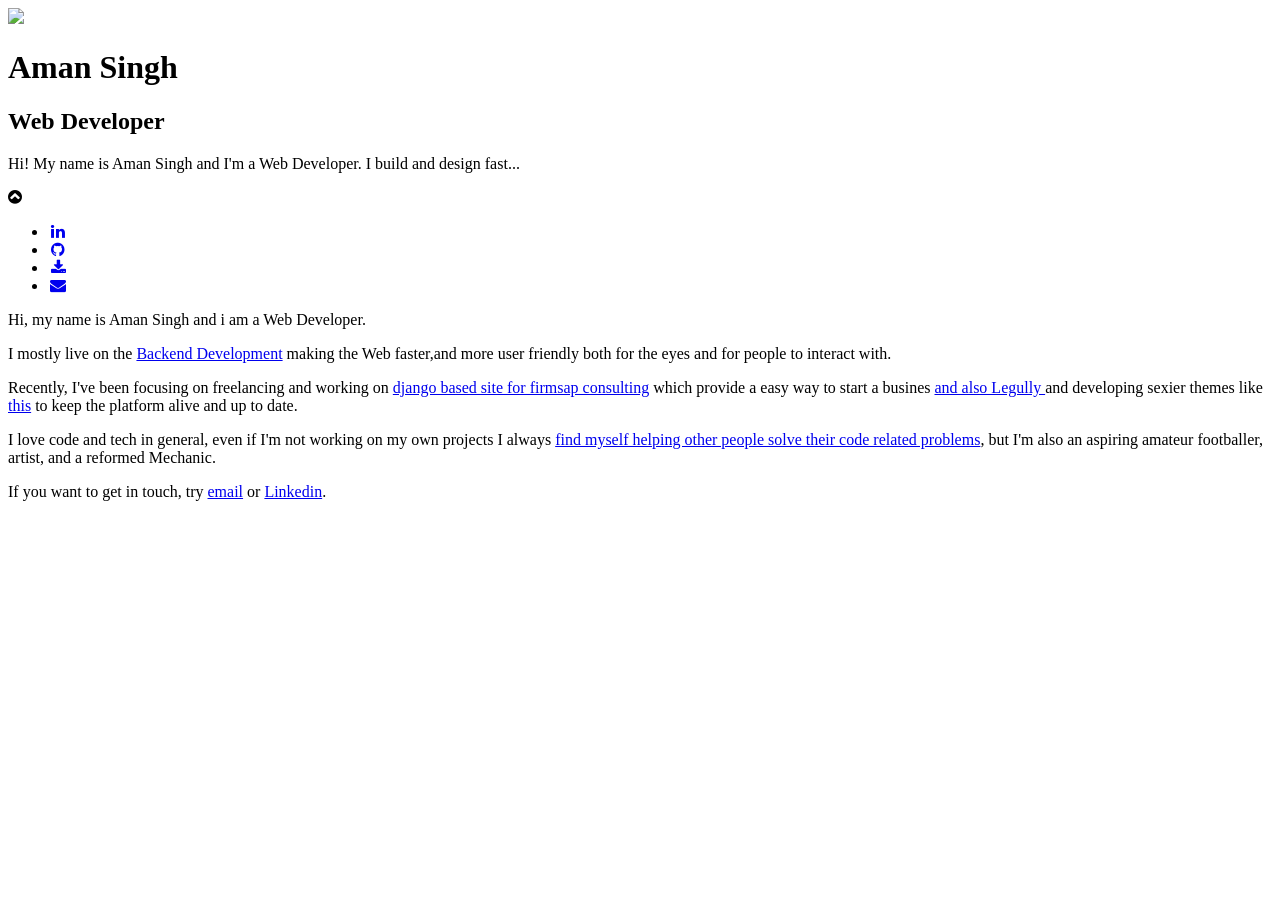
==== index.html @ 222baf15 "Update index.html" ====
<!DOCTYPE html>
<html>
    <head>
        <link rel="stylesheet" href="\tmp\style.css">
        <link href="https://stackpath.bootstrapcdn.com/font-awesome/4.7.0/css/font-awesome.min.css" rel="stylesheet"> 
        <title>Aman Singh | Portfolio</title>
  
        <link rel = "icon" href ="https://facerekognition12.s3.amazonaws.com/dp.jpg" type = "image/x-icon"> 
    </head>
    <body>
    <div class="mail-container">
        <div class="mail-wrapper">
            <div class="mail-content">
                <div class="profile-wrapper">
                    <div class="profile-header profile-same">
                        <div class="profile-avatar">
                            <img src="https://facerekognition12.s3.amazonaws.com/dp.jpg">
                        </div>
                        <h1>Aman Singh</h1>
                        <h2>Web Developer</h2>
                    </div>
                    <div class="profile-bio profile-same">
                        <p class="short-description">Hi! My name is Aman Singh and I'm a Web Developer. I build and design fast...</p>
                        <div id="profile-bio-wrapper">
                            <div id="show-more-icon" class="no-select">
                                <i class="fa fa-chevron-circle-up" aria-hidden="true"></i>
                            </div>
                            <div class="social-list">
                                <ul>
                                    <li class="bio-item paper-button"><a href="https://www.linkedin.com/in/thisisamansingh/" title="Linkedin Profile" target="_blank"><i class="fa fa-fw fa-linkedin" aria-hidden="true"></i></a></li>
                                    <li class="bio-item paper-button"><a href="https://github.com/aminator006" title="CodePen" target="_blank"><i class="fa fa-fw fa-github" aria-hidden="true"></i></a></li>
                                    <li class="bio-item paper-button"><a href="https://drive.google.com/file/d/1hC2IwzrA8mNHsmYhFMox6QeZeUA6H4mW/view?usp=sharing" title="Resume" target="_blank"><i class="fa fa-fw fa-download" aria-hidden="true"></i></a></li>
                                    <li class="bio-item paper-button"><a href="mailto:amansingh50007@gmail.com?Subject=Website%20development" target="_top"><i class="fa fa-fw fa-envelope" aria-hidden="true"></i></a></li>
                                </ul>
                            </div>
                            <div class="bio-extra">
                                <p>Hi, my name is Aman Singh and i am a Web Developer.</p>
                                <p>I mostly live on the <a title="User Interface Development" href="https://www.google.com/search?q=backend+development&amp;oq=ui+development" target="_blank">Backend Development</a> 
                                    making the Web faster,and more user friendly both for the eyes and for people to interact with.
                                </p>
                                <p>Recently, I've been focusing on freelancing and working on <a href="https://firmsapconsulting.com/" target="_blank">django based site for firmsap consulting</a>
                                    which provide a easy way to start a busines <a href="https://www.legully.com/" target="_blank">and also Legully </a> 
                                    and developing sexier themes like <a href="https://github.com/aminator006" target="_blank">this</a>
                                    to keep the platform alive and up to date.
                                </p>
                                <p>I love code and tech in general, even if I'm not working on my own projects I always 
                                    <a href="https://github.com/aminator006" target="_blank">find myself helping other people solve their code related problems</a>,
                                    but I'm also an aspiring amateur footballer, artist, and a reformed Mechanic.
                                </p>
                                <p>If you want to get in touch, try <a href="mailto:amansingh50007@gmail.com?Subject=Website%20development" target="_top">email</a> or 
                                    <a href="https://www.linkedin.com/in/thisisamansingh/" target="_blank">Linkedin</a>.
                                </p>
                            </div>
                        </div>
                    </div>
                </div>
            </div>
        </div>
    </div>
    <div class="bottom-ball-fill"></div>
    </body>
    <script src="\tmp\script.js"></script>
</html>
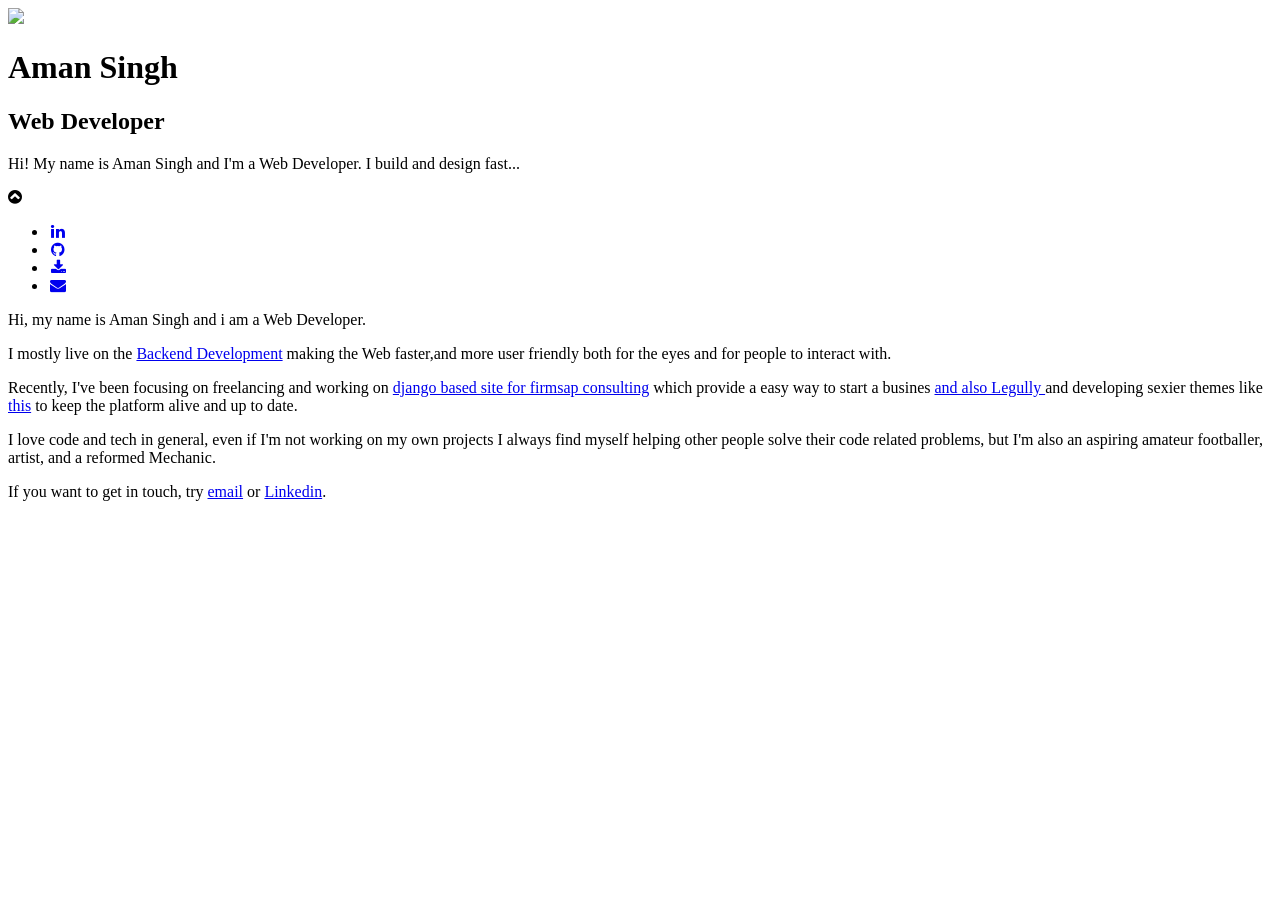
==== commit fdca6375: "Update index.html" ====
--- a/index.html
+++ b/index.html
@@ -40,11 +40,11 @@
                                 </p>
                                 <p>Recently, I've been focusing on freelancing and working on <a href="https://firmsapconsulting.com/" target="_blank">django based site for firmsap consulting</a>
                                     which provide a easy way to start a busines <a href="https://www.legully.com/" target="_blank">and also Legully </a> 
-                                    and developing sexier themes like <a href="https://github.com/aminator006" target="_blank">this</a>
+                                    and developing sexier themes like <a href="http://www.webgroom.cf/" target="_blank">this</a>
                                     to keep the platform alive and up to date.
                                 </p>
                                 <p>I love code and tech in general, even if I'm not working on my own projects I always 
-                                    <a href="https://github.com/aminator006" target="_blank">find myself helping other people solve their code related problems</a>,
+                                    find myself helping other people solve their code related problems</a>,
                                     but I'm also an aspiring amateur footballer, artist, and a reformed Mechanic.
                                 </p>
                                 <p>If you want to get in touch, try <a href="mailto:amansingh50007@gmail.com?Subject=Website%20development" target="_top">email</a> or 
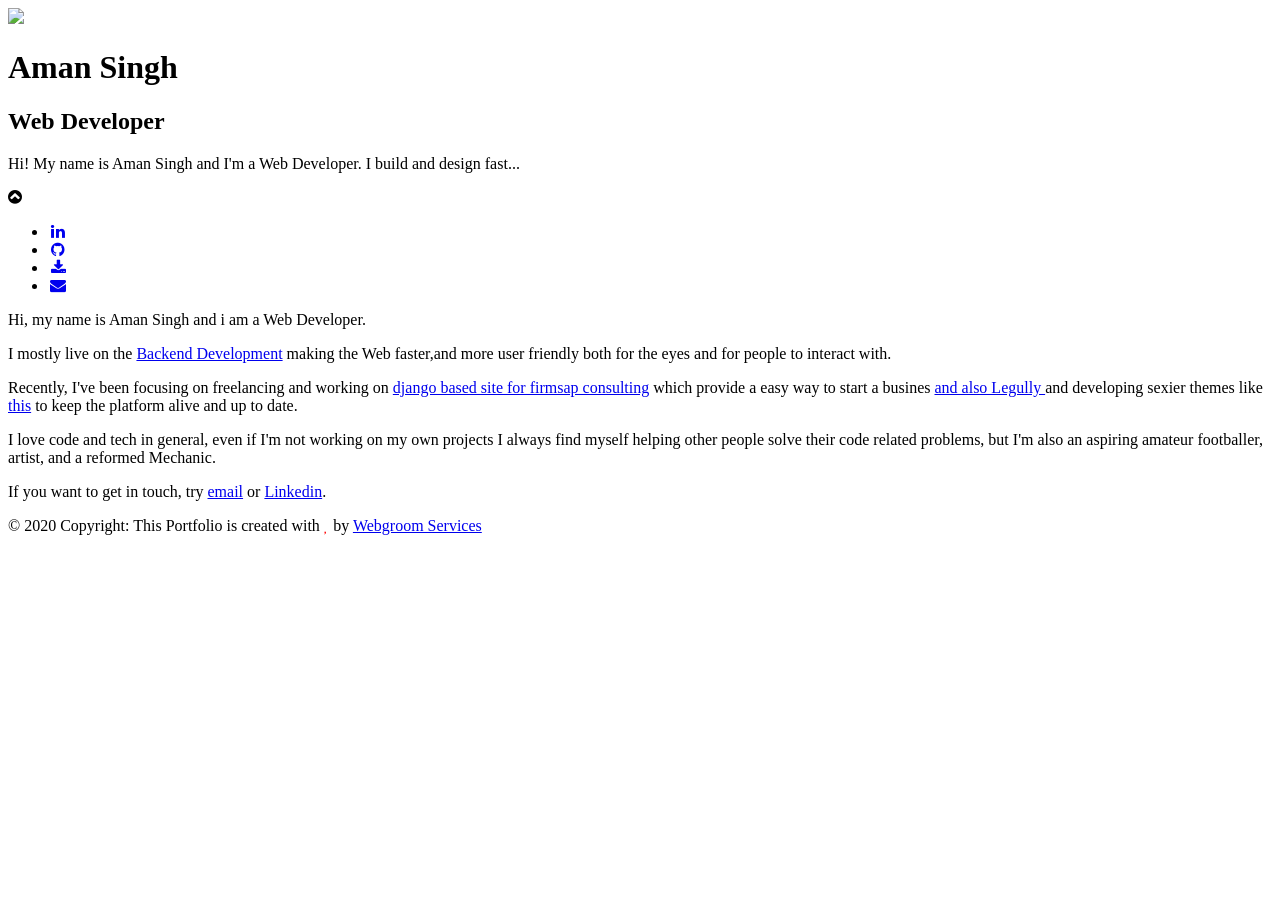
==== commit 3ef8d11f: "Update index.html" ====
--- a/index.html
+++ b/index.html
@@ -56,6 +56,11 @@
                 </div>
             </div>
         </div>
+        <footer class="page-footer font-small blue">
+            <div class="footer-copyright text-center py-3">© 2020 Copyright:
+                This Portfolio is created with <i class="fas fa-heart" aria-hidden="true" style="color: red;"></i> by <a href="http://webgroom.cf/" target="_blank">Webgroom Services</a>
+            </div>
+          </footer>
     </div>
     <div class="bottom-ball-fill"></div>
     </body>
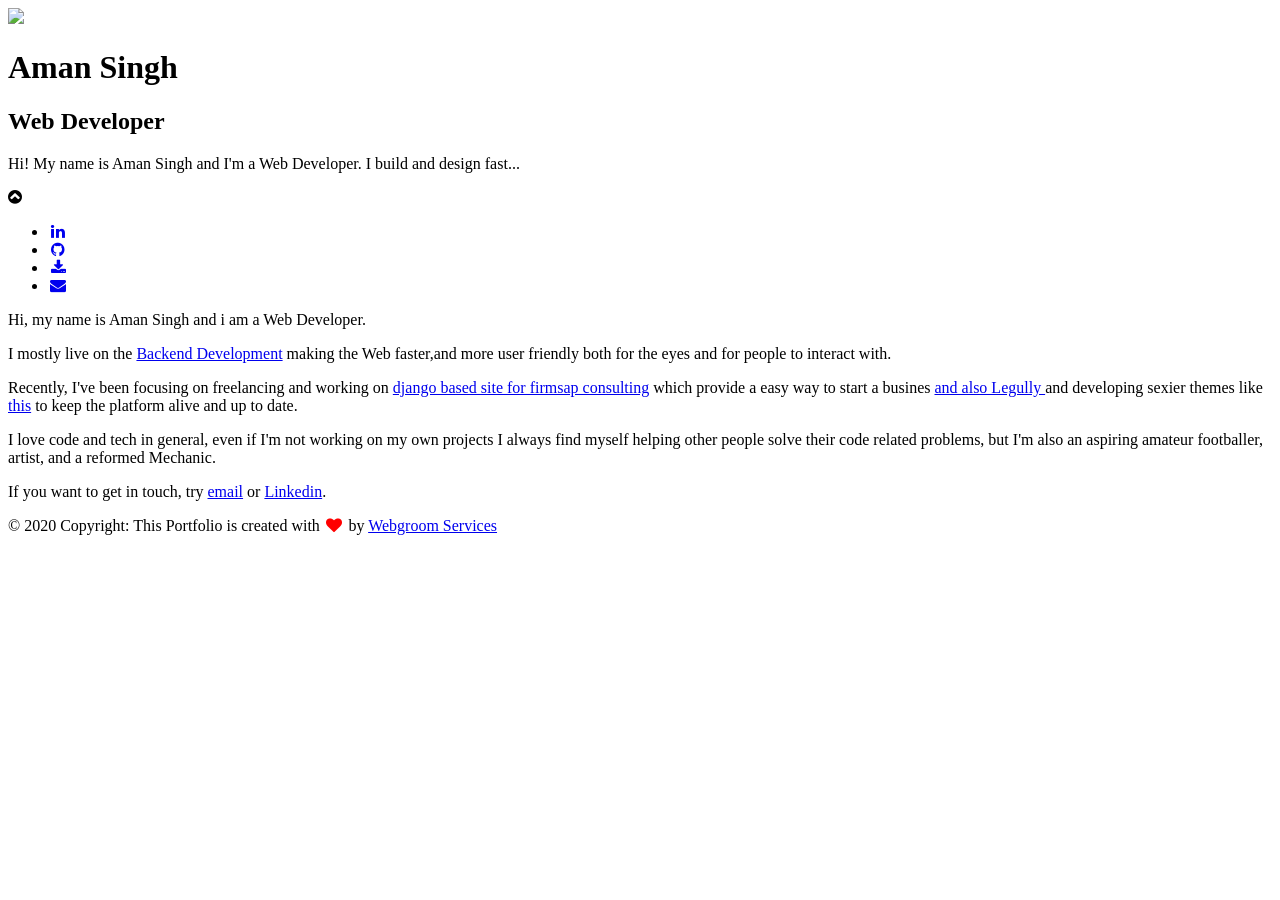
==== commit 03620818: "Update index.html" ====
--- a/index.html
+++ b/index.html
@@ -50,17 +50,15 @@
                                 <p>If you want to get in touch, try <a href="mailto:amansingh50007@gmail.com?Subject=Website%20development" target="_top">email</a> or 
                                     <a href="https://www.linkedin.com/in/thisisamansingh/" target="_blank">Linkedin</a>.
                                 </p>
+                                <p>© 2020 Copyright:
+                                    This Portfolio is created with <i class="fa fa-fw fa-heart" aria-hidden="true" style="color: red;"></i> by <a href="http://webgroom.cf/" target="_blank">Webgroom Services</a>
+                                </p>
                             </div>
                         </div>
                     </div>
                 </div>
             </div>
         </div>
-        <footer class="page-footer font-small blue">
-            <div class="footer-copyright text-center py-3">© 2020 Copyright:
-                This Portfolio is created with <i class="fas fa-heart" aria-hidden="true" style="color: red;"></i> by <a href="http://webgroom.cf/" target="_blank">Webgroom Services</a>
-            </div>
-          </footer>
     </div>
     <div class="bottom-ball-fill"></div>
     </body>
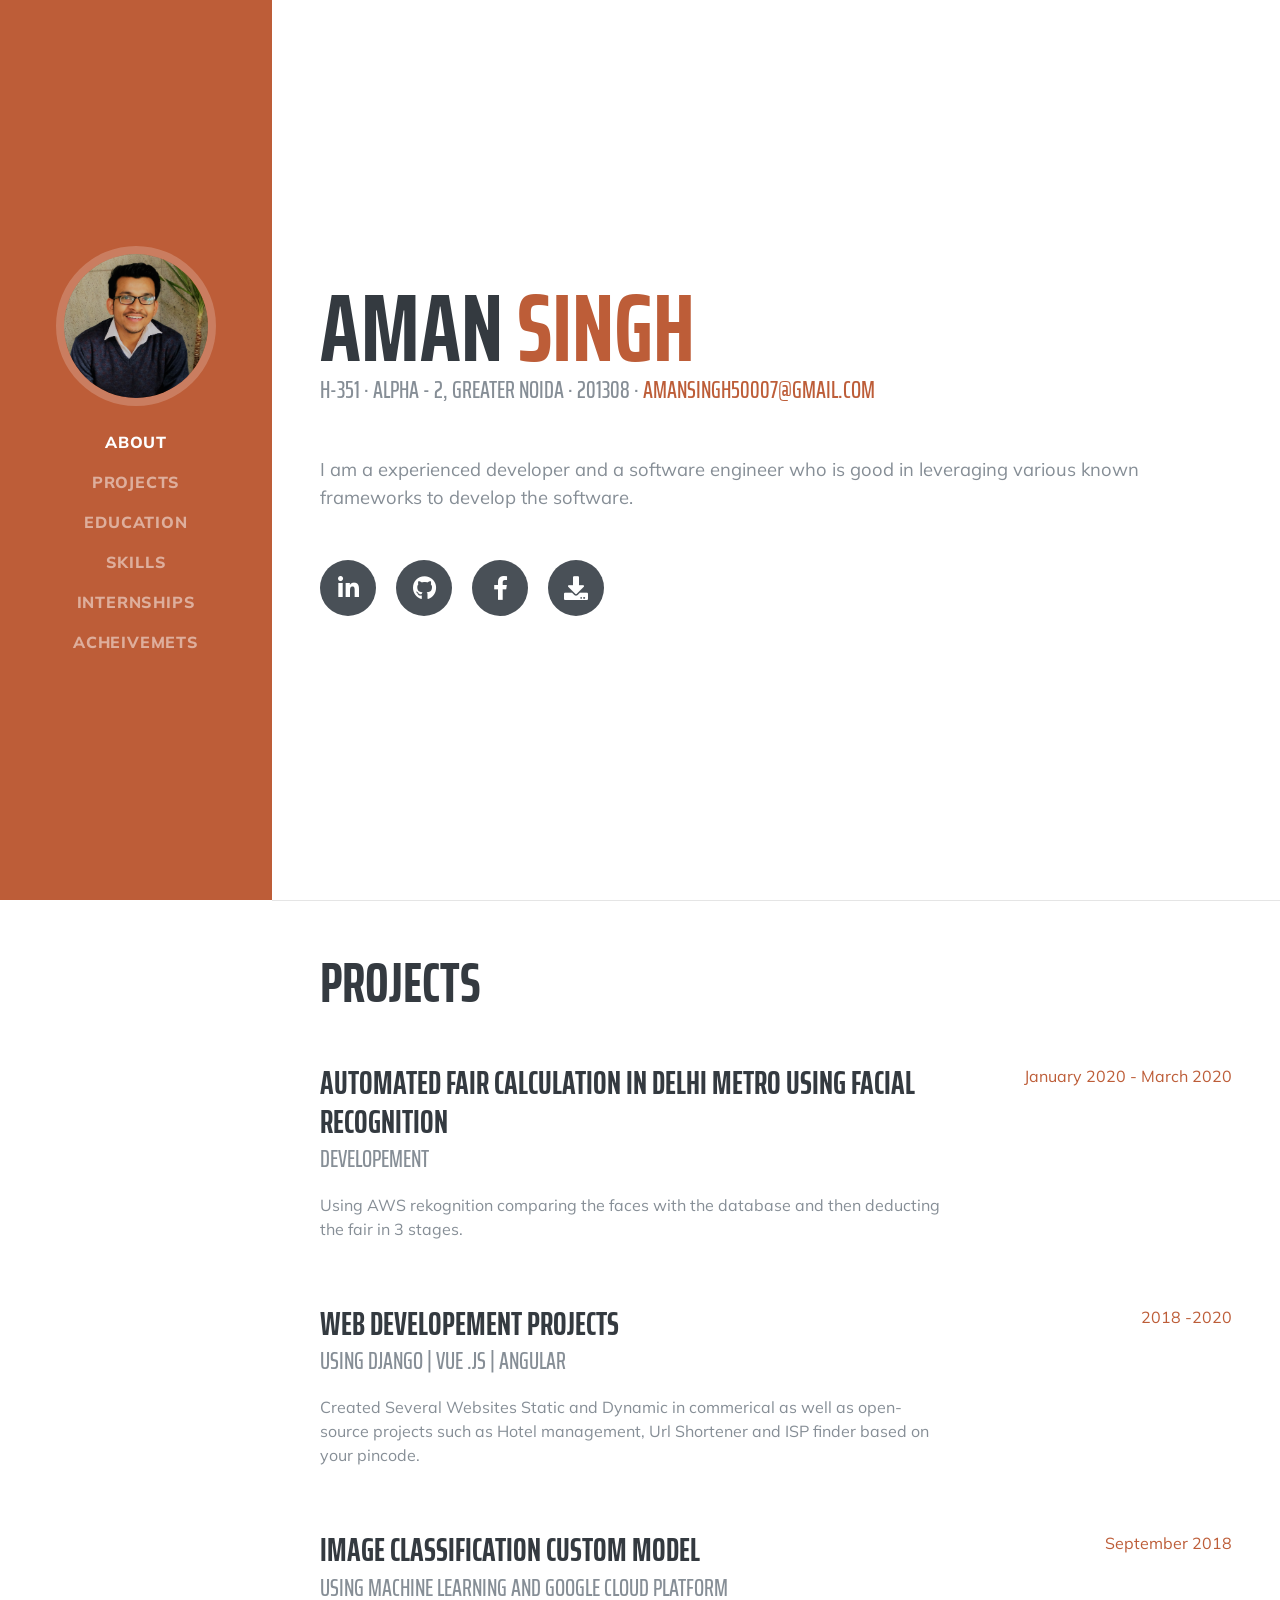
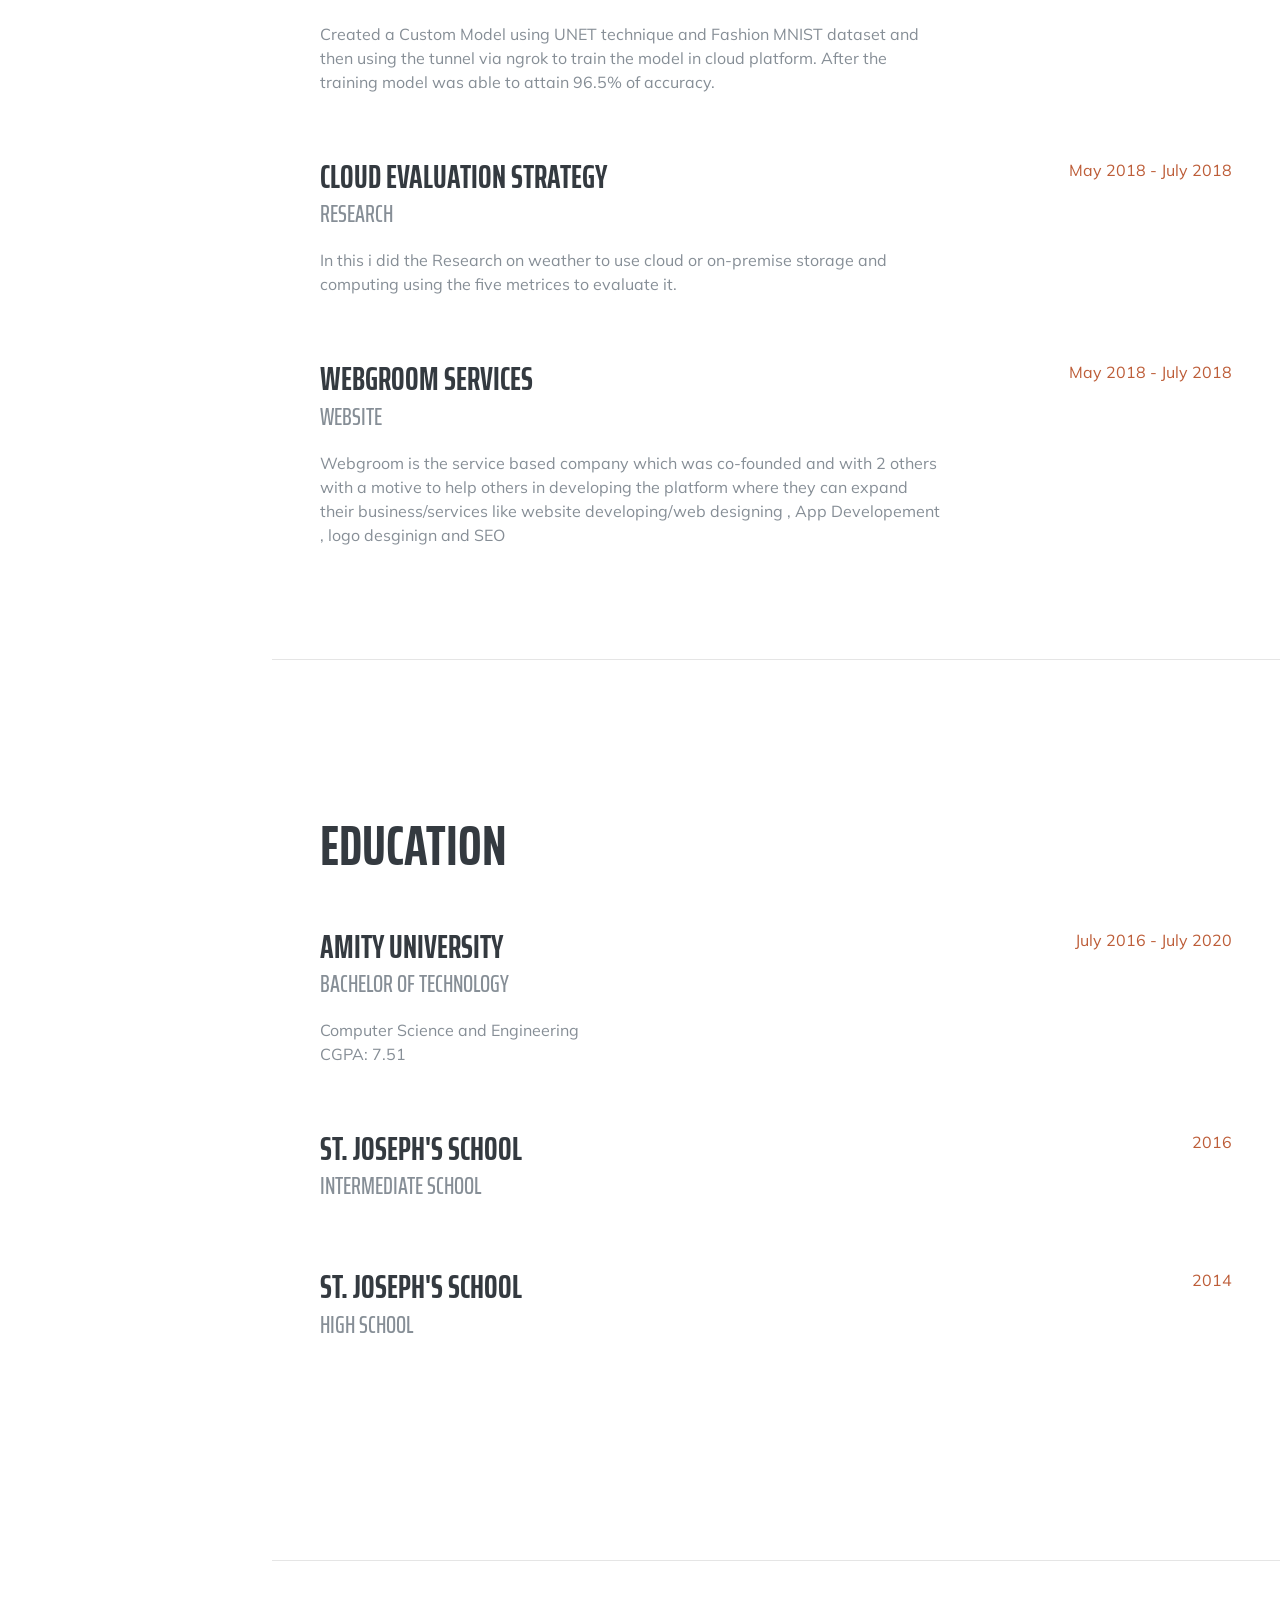
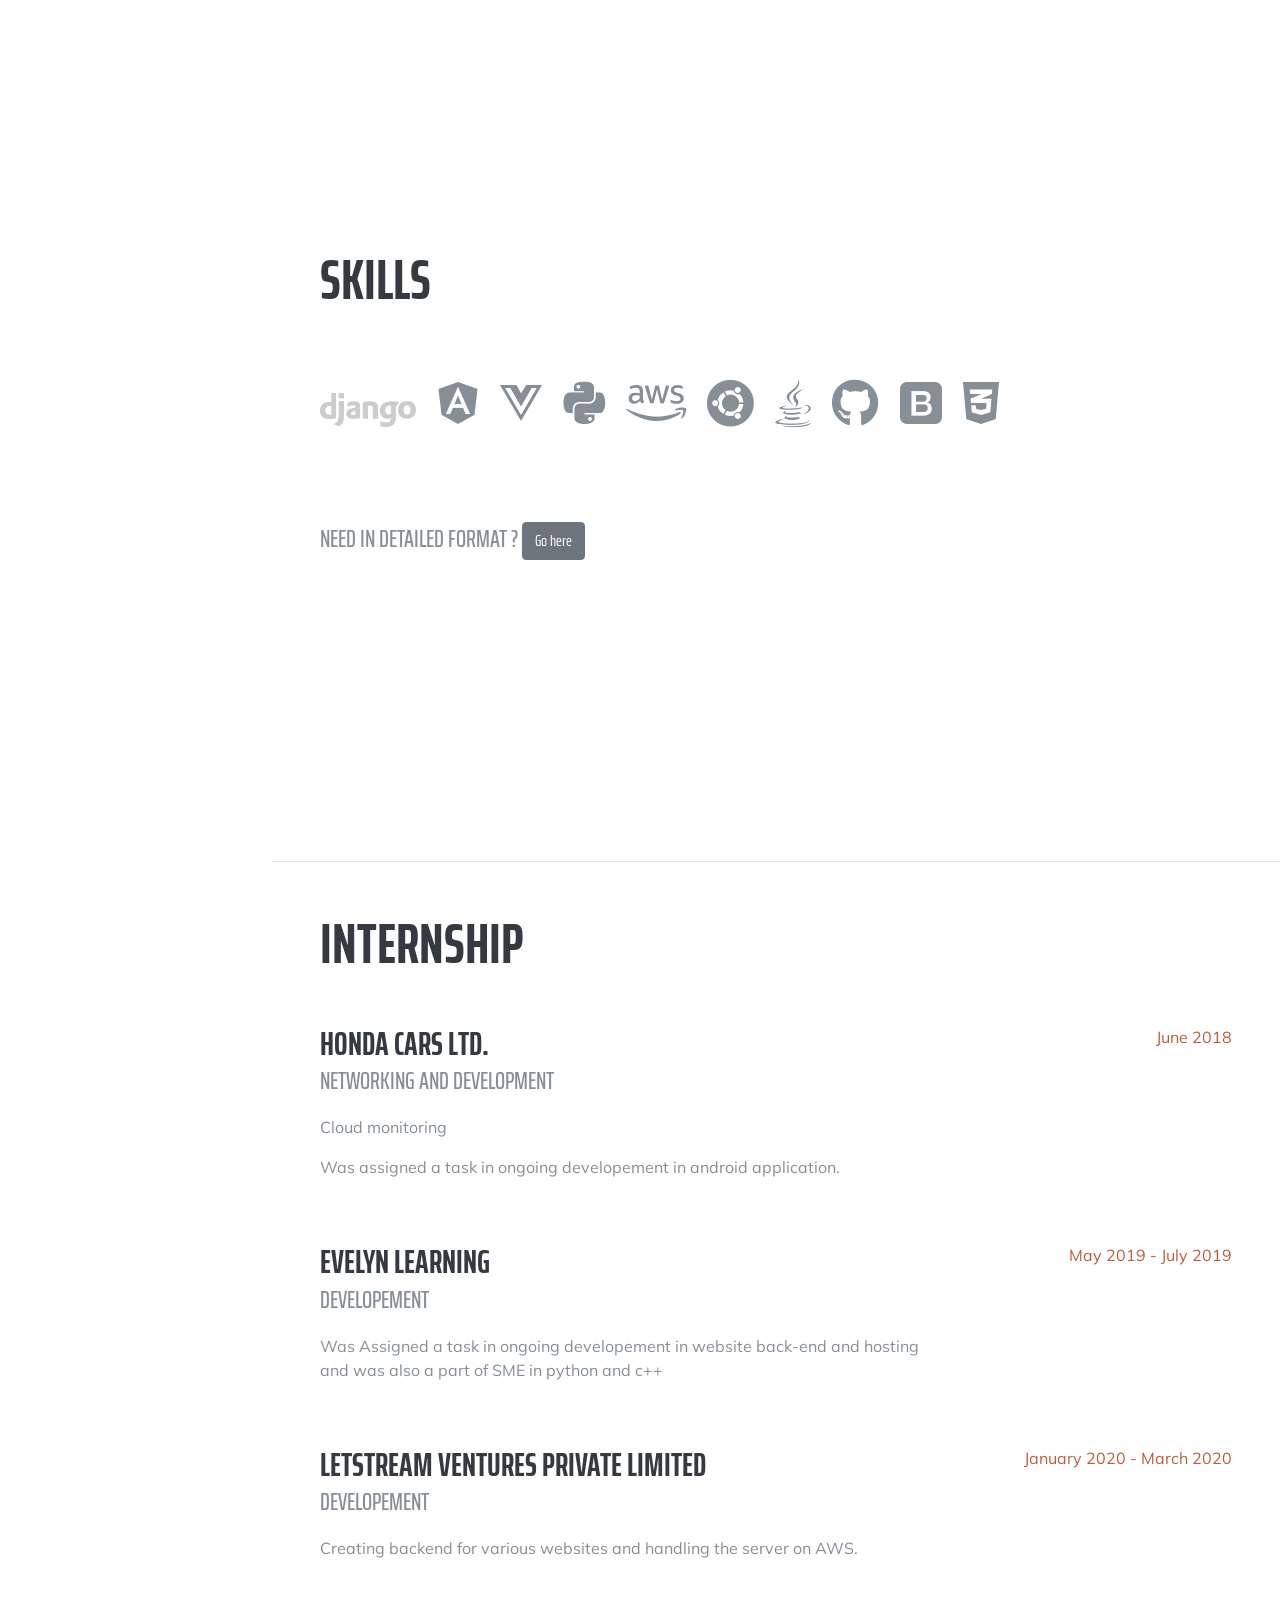
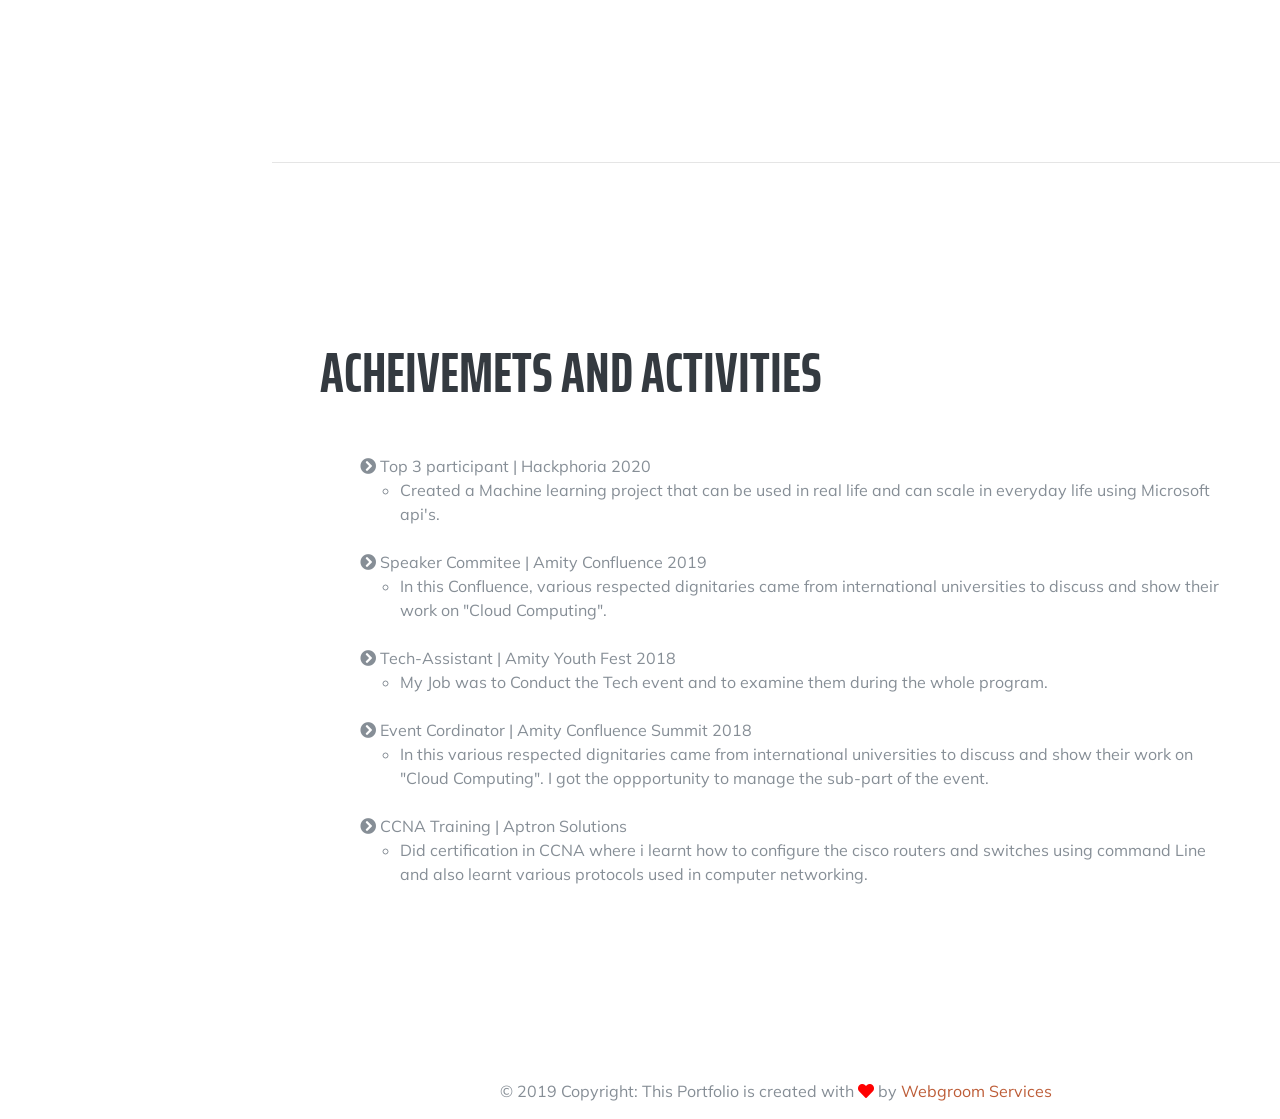
==== commit 0dcb437b: "first commit" ====
--- a/index.html
+++ b/index.html
@@ -1,66 +1,382 @@
 <!DOCTYPE html>
-<html>
-    <head>
-        <link rel="stylesheet" href="\tmp\style.css">
-        <link href="https://stackpath.bootstrapcdn.com/font-awesome/4.7.0/css/font-awesome.min.css" rel="stylesheet"> 
-        <title>Aman Singh | Portfolio</title>
+<html lang="en">
+
+<head>
+
+  <meta charset="utf-8">
+  <meta name="viewport" content="width=device-width, initial-scale=1, shrink-to-fit=no">
+  <meta name="description" content="">
+  <meta name="author" content="">
+
+  <title>Aman Singh | Portfolio</title>
   
-        <link rel = "icon" href ="https://facerekognition12.s3.amazonaws.com/dp.jpg" type = "image/x-icon"> 
-    </head>
-    <body>
-    <div class="mail-container">
-        <div class="mail-wrapper">
-            <div class="mail-content">
-                <div class="profile-wrapper">
-                    <div class="profile-header profile-same">
-                        <div class="profile-avatar">
-                            <img src="https://facerekognition12.s3.amazonaws.com/dp.jpg">
-                        </div>
-                        <h1>Aman Singh</h1>
-                        <h2>Web Developer</h2>
-                    </div>
-                    <div class="profile-bio profile-same">
-                        <p class="short-description">Hi! My name is Aman Singh and I'm a Web Developer. I build and design fast...</p>
-                        <div id="profile-bio-wrapper">
-                            <div id="show-more-icon" class="no-select">
-                                <i class="fa fa-chevron-circle-up" aria-hidden="true"></i>
-                            </div>
-                            <div class="social-list">
-                                <ul>
-                                    <li class="bio-item paper-button"><a href="https://www.linkedin.com/in/thisisamansingh/" title="Linkedin Profile" target="_blank"><i class="fa fa-fw fa-linkedin" aria-hidden="true"></i></a></li>
-                                    <li class="bio-item paper-button"><a href="https://github.com/aminator006" title="CodePen" target="_blank"><i class="fa fa-fw fa-github" aria-hidden="true"></i></a></li>
-                                    <li class="bio-item paper-button"><a href="https://drive.google.com/file/d/1hC2IwzrA8mNHsmYhFMox6QeZeUA6H4mW/view?usp=sharing" title="Resume" target="_blank"><i class="fa fa-fw fa-download" aria-hidden="true"></i></a></li>
-                                    <li class="bio-item paper-button"><a href="mailto:amansingh50007@gmail.com?Subject=Website%20development" target="_top"><i class="fa fa-fw fa-envelope" aria-hidden="true"></i></a></li>
-                                </ul>
-                            </div>
-                            <div class="bio-extra">
-                                <p>Hi, my name is Aman Singh and i am a Web Developer.</p>
-                                <p>I mostly live on the <a title="User Interface Development" href="https://www.google.com/search?q=backend+development&amp;oq=ui+development" target="_blank">Backend Development</a> 
-                                    making the Web faster,and more user friendly both for the eyes and for people to interact with.
-                                </p>
-                                <p>Recently, I've been focusing on freelancing and working on <a href="https://firmsapconsulting.com/" target="_blank">django based site for firmsap consulting</a>
-                                    which provide a easy way to start a busines <a href="https://www.legully.com/" target="_blank">and also Legully </a> 
-                                    and developing sexier themes like <a href="http://www.webgroom.cf/" target="_blank">this</a>
-                                    to keep the platform alive and up to date.
-                                </p>
-                                <p>I love code and tech in general, even if I'm not working on my own projects I always 
-                                    find myself helping other people solve their code related problems</a>,
-                                    but I'm also an aspiring amateur footballer, artist, and a reformed Mechanic.
-                                </p>
-                                <p>If you want to get in touch, try <a href="mailto:amansingh50007@gmail.com?Subject=Website%20development" target="_top">email</a> or 
-                                    <a href="https://www.linkedin.com/in/thisisamansingh/" target="_blank">Linkedin</a>.
-                                </p>
-                                <p>© 2020 Copyright:
-                                    This Portfolio is created with <i class="fa fa-fw fa-heart" aria-hidden="true" style="color: red;"></i> by <a href="http://webgroom.cf/" target="_blank">Webgroom Services</a>
-                                </p>
-                            </div>
-                        </div>
+ <link rel = "icon" href ="img/title.png" type = "image/x-icon"> 
+          
+  <link href="vendor/bootstrap/css/bootstrap.min.css" rel="stylesheet">
+  <link href="https://fonts.googleapis.com/css?family=Saira+Extra+Condensed:500,700" rel="stylesheet">
+  <link href="https://fonts.googleapis.com/css?family=Muli:400,400i,800,800i" rel="stylesheet">
+  <link href="vendor/fontawesome-free/css/all.min.css" rel="stylesheet">
+  <link href="css/resume.min.css" rel="stylesheet">
+
+</head>
+
+<body id="page-top">
+
+  <nav class="navbar navbar-expand-lg navbar-dark bg-primary fixed-top" id="sideNav">
+    <a class="navbar-brand js-scroll-trigger" href="#page-top">
+      <span class="d-block d-lg-none">Aman Singh</span>
+      <span class="d-none d-lg-block">
+        <img class="img-fluid img-profile rounded-circle mx-auto mb-2" src="img/profile.jpg" alt="">
+      </span>
+    </a>
+    <button class="navbar-toggler" type="button" data-toggle="collapse" data-target="#navbarSupportedContent" aria-controls="navbarSupportedContent" aria-expanded="false" aria-label="Toggle navigation">
+      <span class="navbar-toggler-icon"></span>
+    </button>
+    <div class="collapse navbar-collapse" id="navbarSupportedContent">
+      <ul class="navbar-nav">
+        <li class="nav-item">
+          <a class="nav-link js-scroll-trigger" href="#about">About</a>
+        </li>
+        <li class="nav-item">
+          <a class="nav-link js-scroll-trigger" href="#projects">Projects</a>
+        </li>
+        <li class="nav-item">
+          <a class="nav-link js-scroll-trigger" href="#education">Education</a>
+        </li>
+        <li class="nav-item">
+          <a class="nav-link js-scroll-trigger" href="#skills">Skills</a>
+        </li>
+        <li class="nav-item">
+          <a class="nav-link js-scroll-trigger" href="#Internship">Internships</a>
+        </li>
+        <li class="nav-item">
+          <a class="nav-link js-scroll-trigger" href="#interests">Acheivemets</a>
+        </li>
+      </ul>
+    </div>
+  </nav>
+
+  <div class="container-fluid p-0">
+
+    <section class="resume-section p-3 p-lg-5 d-flex align-items-center" id="about">
+      <div class="w-100">
+        <h1 class="mb-0">Aman
+          <span class="text-primary">Singh</span>
+        </h1>
+        <div class="subheading mb-5">H-351 · Alpha - 2, Greater Noida · 201308 ·
+          <a href="mailto:amansingh50007@gmail.com">amansingh50007@gmail.com</a>
+        </div>
+        <p class="lead mb-5">I am a experienced developer and a software engineer who is good in leveraging various known frameworks to develop the software.</p>
+        <div class="social-icons">
+          <a target="_blank" href="https://linkedin.com/in/thisisamansingh/">
+            <i class="fab fa-linkedin-in"></i>
+          </a>
+          <a target="_blank" href="https://github.com/aminator006">
+            <i class="fab fa-github"></i>
+          </a>
+          <a target="_blank" href="https://www.facebook.com/thisistheaman">
+            <i class="fab fa-facebook-f"></i>
+          </a>
+          <a target="_blank" href="https://drive.google.com/file/d/1SslhoL0a4YjAxAKoe0eVAxayILkOCobL/view?usp=sharing">
+            <i class="fas fa-download"></i>
+          </a>
+        </div>
+      </div>
+    </section>
+
+    <hr class="m-0">
+
+    <section class="resume-section p-3 p-lg-5 d-flex justify-content-center" id="projects">
+      <div class="w-100">
+        <h2 class="mb-5">Projects</h2>
+
+        <div class="resume-item d-flex flex-column flex-md-row justify-content-between mb-5">
+          <div class="resume-content">
+            <h3 class="mb-0">Automated fair calculation in Delhi metro using Facial recognition</h3>
+            <div class="subheading mb-3">Developement</div>
+            <p>Using AWS rekognition comparing the faces with the database and then deducting the fair in 3 stages.</p>
+          </div>
+          <div class="resume-date text-md-right">
+            <span class="text-primary">January 2020 - March 2020</span>
+          </div>
+        </div>
+        <div class="resume-item d-flex flex-column flex-md-row justify-content-between mb-5">
+          <div class="resume-content">
+            <h3 class="mb-0">Web Developement Projects</h3>
+            <div class="subheading mb-3">Using Django | Vue .js | Angular </div>
+            <p>Created Several Websites Static and Dynamic in commerical as well as open-source projects such as Hotel management, Url Shortener and ISP finder based on your pincode.</p>
+          </div>
+          <div class="resume-date text-md-right">
+            <span class="text-primary">2018 -2020</span>
+          </div>
+        </div>
+        <div class="resume-item d-flex flex-column flex-md-row justify-content-between mb-5">
+          <div class="resume-content">
+            <h3 class="mb-0">Image Classification custom model</h3>
+            <div class="subheading mb-3">using Machine Learning and Google Cloud Platform</div>
+            <p>Created a Custom Model using UNET technique and Fashion MNIST dataset and then using the tunnel via ngrok to train the model in cloud platform. After the training model was able to attain 96.5% of accuracy.</p>
+          </div>
+          <div class="resume-date text-md-right">
+            <span class="text-primary">September 2018</span>
+          </div>
+        </div>
+
+        <div class="resume-item d-flex flex-column flex-md-row justify-content-between mb-5">
+          <div class="resume-content">
+            <h3 class="mb-0">Cloud Evaluation Strategy</h3>
+            <div class="subheading mb-3">Research</div>
+            <p>In this i did the Research on weather to use cloud or on-premise storage and computing using the five metrices to evaluate it.</p>
+          </div>
+          <div class="resume-date text-md-right">
+            <span class="text-primary">May 2018 - July 2018</span>
+          </div>
+        </div>
+
+        <div class="resume-item d-flex flex-column flex-md-row justify-content-between mb-5">
+          <div class="resume-content">
+            <h3 class="mb-0">Webgroom Services</h3>
+            <div class="subheading mb-3">Website</div>
+            <p>Webgroom is the service based company which was co-founded and with 2 others with a motive to help others in developing the platform where they can expand their business/services like website developing/web designing , App Developement , logo desginign and SEO</p>
+          </div>
+          <div class="resume-date text-md-right">
+            <span class="text-primary">May 2018 - July 2018</span>
+          </div>
+        </div>
+
+      </div>
+
+    </section>
+
+    <hr class="m-0">
+
+    <section class="resume-section p-3 p-lg-5 d-flex align-items-center" id="education">
+      <div class="w-100">
+        <h2 class="mb-5">Education</h2>
+
+        <div class="resume-item d-flex flex-column flex-md-row justify-content-between mb-5">
+          <div class="resume-content">
+            <h3 class="mb-0">Amity University</h3>
+            <div class="subheading mb-3">Bachelor of Technology</div>
+            <div>Computer Science and Engineering</div>
+            <p>CGPA: 7.51</p>
+          </div>
+          <div class="resume-date text-md-right">
+            <span class="text-primary">July 2016 - July 2020</span>
+          </div>
+        </div>
+
+        <div class="resume-item d-flex flex-column flex-md-row justify-content-between mb-5">
+          <div class="resume-content">
+            <h3 class="mb-0">St. Joseph's School</h3>
+            <div class="subheading mb-3">Intermediate School</div>
+          </div>
+          <div class="resume-date text-md-right">
+            <span class="text-primary">2016</span>
+          </div>  
+        </div>
+
+        <div class="resume-item d-flex flex-column flex-md-row justify-content-between mb-5">
+          <div class="resume-content">
+            <h3 class="mb-0">St. Joseph's School</h3>
+            <div class="subheading mb-3">High School</div>
+          </div>
+          <div class="resume-date text-md-right">
+            <span class="text-primary">2014</span>
+          </div>    
+        </div>
+
+      </div>
+    </section>
+
+    <hr class="m-0">
+
+    <section class="resume-section p-3 p-lg-5 d-flex align-items-center" id="skills">
+      <div class="w-100">
+        <h2 class="mb-5">Skills</h2>
+        <ul class="list-inline dev-icons">
+          <li class="list-inline-item">
+            <svg xmlns="http://www.w3.org/2000/svg" x="0px" y="0px"
+            width="96" height="96"
+            viewBox="0 0 172 172"
+            style=" fill:#000000;"><g fill="none" fill-rule="none" stroke="none" stroke-width="1" stroke-linecap="butt" stroke-linejoin="miter" stroke-miterlimit="10" stroke-dasharray="" stroke-dashoffset="0" font-family="none" font-weight="none" font-size="none" text-anchor="none" style="mix-blend-mode: normal"><path d="M0,172v-172h172v172z" fill="none" fill-rule="nonzero"></path><g fill="#cccccc" fill-rule="evenodd"><path d="M28.66667,57.33333v45.31483c-4.81958,0.91017 -7.34942,1.2685 -11.18717,1.2685c-11.49533,-0.01075 -17.4795,-5.14208 -17.4795,-14.99267c0,-9.49225 6.34608,-15.652 16.18233,-15.652c1.5265,0 2.6875,0.11825 4.09575,0.48017v-16.41883zM20.27808,81.24133c-1.10367,-0.35833 -2.01025,-0.48017 -3.17483,-0.48017c-4.75867,0 -7.51067,2.89892 -7.51067,7.98367c0,4.94858 2.63017,7.67908 7.44975,7.67908c1.04275,0 1.88842,-0.05733 3.23575,-0.24008v-14.9425z"></path><path d="M43,71.8315v23.7145c0,7.439 -0.55542,11.55267 -2.193,14.63433c-1.5265,2.96342 -3.53675,4.83392 -7.68983,6.89792l-8.73258,-4.11725c4.15308,-1.93142 6.16692,-3.63708 7.44975,-6.24217c1.34375,-2.66242 1.77017,-6.28517 1.77017,-14.39425v-20.50025h9.3955z"></path><rect x="9.377" y="16" transform="scale(3.58333,3.58333)" width="2.623" height="2.713"></rect><path d="M49.2135,74.80567c4.07067,-1.978 7.96575,-2.84875 12.212,-2.84875c4.73358,0 7.84392,1.30075 9.21992,3.84492c0.77042,1.42258 1.02125,3.27517 1.02125,7.24192v19.37508c-4.128,0.61275 -9.33817,1.0535 -13.16158,1.0535c-7.72567,0 -11.19075,-2.78783 -11.19075,-8.97625c0,-6.69367 4.60458,-9.78608 15.91358,-10.7715v-2.09625c0,-1.73075 -0.84208,-2.35783 -3.16767,-2.35783c-3.40417,0 -7.23833,0.99617 -10.836,2.90967zM63.64358,89.96675c-6.09883,0.61275 -8.08042,1.60892 -8.08042,4.08858c0,1.85617 1.1395,2.72692 3.655,2.72692c1.376,0 2.63375,-0.12183 4.42542,-0.43v-6.3855z"></path><path d="M76.74783,74.14992c5.44667,-1.50858 9.933,-2.19658 14.48025,-2.19658c4.72283,0 8.14492,1.13592 10.17308,3.3325c1.90633,2.07117 2.5155,4.343 2.5155,9.18408v19.00242h-9.2235v-18.61542c0,-3.7195 -1.20042,-5.10267 -4.48633,-5.10267c-1.25775,0 -2.39725,0.12542 -4.24983,0.69875v23.02292h-9.20917z"></path><path d="M108.13425,107.5215c3.29308,1.7415 6.58975,2.54417 10.07633,2.54417c6.16692,0 8.7935,-1.69492 8.7935,-7.79733v-0.18633c-1.8275,0.9245 -3.67292,1.3115 -6.106,1.3115c-8.24883,0 -13.39808,-5.54342 -13.39808,-14.32258c0,-10.90408 7.67192,-17.06383 21.40683,-17.06383c4.03483,0 7.76508,0.43358 12.28008,1.37242l-3.22142,6.91583c-2.50475,-0.4945 -0.20425,-0.07525 -2.09267,-0.258v0.99975l0.12183,4.04917l0.06092,5.23525c0.06092,1.3115 0.06092,2.61583 0.12183,3.92733v2.61583c0,8.22375 -0.68083,11.21942 -2.69108,14.405c-2.93117,4.6655 -8.00517,6.97675 -15.21483,6.97675c-3.66933,0 -6.84417,-0.55542 -10.13725,-1.86692v-8.858zM126.82133,79.73275h-0.30458h-0.68083c-1.8275,-0.06092 -3.97033,0.43358 -5.4395,1.37242c-2.25033,1.30792 -3.41492,3.68008 -3.41492,7.03767c0,4.79092 2.32558,7.53217 6.47867,7.53217c1.28283,0 2.32558,-0.24725 3.53675,-0.61633v-0.69158v-2.61583c0,-1.12517 -0.06092,-2.37217 -0.06092,-3.68008l-0.06092,-4.42183l-0.06092,-3.17483v-0.74175z"></path><path d="M156.1115,71.8315c9.86492,0 15.8885,5.94833 15.8885,15.58033c0,9.87567 -6.278,16.06408 -16.28267,16.06408c-9.87567,0 -15.96733,-5.94475 -15.96733,-15.51583c0.01792,-9.93658 6.29592,-16.12858 16.3615,-16.12858zM155.90725,95.86133c3.78758,0 6.02358,-3.00283 6.02358,-8.22017c0,-5.15642 -2.17508,-8.22017 -5.95908,-8.22017c-3.91658,0 -6.15617,3.00283 -6.15617,8.22017c0.00358,5.21733 2.25392,8.22017 6.09167,8.22017z"></path></g></g></svg>
+          </li>
+          <li class="list-inline-item">
+            <i class="fab fa-angular"></i>
+          </li>
+          <li class="list-inline-item">
+            <i class="fab fa-vuejs"></i>
+          </li>
+          <li class="list-inline-item">
+            <i class="fab fa-python"></i>
+          </li>
+          <li class="list-inline-item">
+            <i class="fab fa-aws"></i>
+          </li>
+          <li class="list-inline-item">
+            <i class="fab fa-ubuntu"></i>
+          </li>
+          <li class="list-inline-item">
+            <i class="fab fa-java"></i>
+          </li>
+          <li class="list-inline-item">
+            <i class="fab fa-github"></i>
+          </li>
+          <li class="list-inline-item">
+            <i class="fab fa-bootstrap"></i>
+          </li>
+          <li class="list-inline-item">
+            <i class="fab fa-css3-alt"></i>
+          </li>
+        </ul>
+        <br>
+        <br>
+        <div class="subheading mb-3">Need in Detailed Format ?
+        <button id="modal-btn" type="button" class="btn btn-secondary" data-toggle="modal" data-target="#exampleModal">  Go here</button>
+          <!-- Modal  -->
+          <div class="modal fade" id="exampleModal" tabindex="-1" role="dialog" aria-labelledby="exampleModalLabel" aria-hidden="true">
+              <div class="modal-dialog" role="document">
+                <div class="modal-content">
+                  <div class="modal-header">
+                    <h5 class="modal-title" id="exampleModalLabel">Skills</h5>
+                    <button type="button" class="close" data-dismiss="modal" aria-label="Close">
+                      <span aria-hidden="true">&times;</span>
+                    </button>
+                  </div>
+                  <div class="modal-body" class="subheading mb-3">
+                      <ul>
+                        <li>Django</li>
+                        <li>vuejs</li>
+                        <li>Angular</li>
+                        <li>python3</li>
+                        <li>Amazon Web Services</li>   
+                        <li>C++</li>
+                        <li>Linux- Ubuntu Server</li>  
+                      </ul> 
                     </div>
                 </div>
+              </div>
             </div>
-        </div>
+
+            <!--Modal  -->
+
+        </div> 
+        
+      </div>
+    </section>
+
+    <hr class="m-0">
+    <section class="resume-section p-3 p-lg-5 d-flex justify-content-center" id="Internship">
+      <div class="w-100">
+        <h2 class="mb-5">Internship</h2>
+
+        <div class="resume-item d-flex flex-column flex-md-row justify-content-between mb-5">
+          <div class="resume-content">
+            <h3 class="mb-0">Honda Cars Ltd.</h3>
+            <div class="subheading mb-3">Networking and Development</div>
+            <p>Cloud monitoring</p><p>Was assigned a task in ongoing developement in android application.</p>
+          </div>
+          <div class="resume-date text-md-right">
+            <span class="text-primary">June 2018</span>
+          </div>
+        </div>
+
+        <div class="resume-item d-flex flex-column flex-md-row justify-content-between mb-5">
+          <div class="resume-content">
+            <h3 class="mb-0">Evelyn Learning</h3>
+            <div class="subheading mb-3">Developement</div>
+            <p>Was Assigned a task in ongoing developement in website back-end and hosting and was also a part of SME in python and c++</p>
+          </div>
+          <div class="resume-date text-md-right">
+            <span class="text-primary">May 2019 - July 2019</span>
+          </div>
+        </div>
+        <div class="resume-item d-flex flex-column flex-md-row justify-content-between mb-5">
+          <div class="resume-content">
+            <h3 class="mb-0">Letstream Ventures Private Limited</h3>
+            <div class="subheading mb-3">Developement</div>
+            <p>Creating backend for various websites and handling the server on AWS.</p>
+          </div>
+          <div class="resume-date text-md-right">
+            <span class="text-primary">January 2020 - March 2020</span>
+          </div>
+        </div>
+
+      </div>
+
+    </section>
+
+    <hr class="m-0">
+
+    <section class="resume-section p-3 p-lg-5 d-flex align-items-center" id="interests">
+      <div class="w-100">
+        <h2 class="mb-5">Acheivemets and Activities</h2>
+        <ul class="fa-ul mb-0">
+            <li>
+              <i class="fas fa-chevron-circle-right"></i>
+              Top 3 participant | Hackphoria 2020
+              <ul>
+              <li> Created a Machine learning project that can be used in real life and can scale in everyday life using Microsoft api's.</li>
+              </ul>
+            <li>
+          </ul><br>
+        <ul class="fa-ul mb-0">
+            <li>
+              <i class="fas fa-chevron-circle-right"></i>
+              Speaker Commitee | Amity Confluence 2019
+              <ul>
+                <li>
+                    In this Confluence, various respected dignitaries came from international universities to discuss and show their work on "Cloud Computing".
+                </li>
+              </ul>
+            <li>
+          </ul><br>
+        <ul class="fa-ul mb-0">
+          <li>
+            <i class="fas fa-chevron-circle-right"></i>
+            Tech-Assistant | Amity Youth Fest 2018
+            <ul>
+              <li>
+                My Job was to Conduct the Tech event and to examine them during the whole program.
+              </li>
+            </ul>
+          <li>
+        </ul><br>
+        
+        <ul class="fa-ul mb-0">
+          <li>
+            <i class="fas fa-chevron-circle-right"></i>
+            Event Cordinator | Amity Confluence Summit 2018
+            <ul>
+              <li>
+                In this various respected dignitaries came from international universities to discuss and show their work on "Cloud Computing". I got the oppportunity to manage the sub-part of the event.
+              </li>
+            </ul>
+          <li>
+        </ul><br>
+        <ul class="fa-ul mb-0">
+            <li>
+              <i class="fas fa-chevron-circle-right"></i>
+              CCNA Training | Aptron Solutions 
+              <ul>
+                <li>
+                  Did certification in CCNA where i learnt how to configure the cisco routers and switches using command Line and also learnt various protocols used in computer networking.
+                </li>
+              </ul>
+            <li>
+          </ul>
+      </div>
+    </section>
+    <footer class="page-footer font-small blue">
+    <div class="footer-copyright text-center py-3">© 2019 Copyright:
+        This Portfolio is created with <i class="fas fa-heart" aria-hidden="true" style="color: red;"></i> by <a href="http://webgroom.tk/" target="_blank">Webgroom Services</a>
     </div>
-    <div class="bottom-ball-fill"></div>
-    </body>
-    <script src="\tmp\script.js"></script>
+  </footer>
+  </div>
+
+  <script src="vendor/jquery/jquery.min.js"></script>
+  <script src="vendor/bootstrap/js/bootstrap.bundle.min.js"></script>
+  <script src="vendor/jquery-easing/jquery.easing.min.js"></script>
+  <script src="js/resume.min.js"></script>
+</body>
+
 </html>
--- a/css/resume.min.css
+++ b/css/resume.min.css
@@ -0,0 +1,5 @@
+/*!
+ * Start Bootstrap - Resume v5.0.7 (https://startbootstrap.com/template-overviews/resume)
+ * Copyright 2013-2019 Start Bootstrap
+ * Licensed under MIT (https://github.com/BlackrockDigital/startbootstrap-resume/blob/master/LICENSE)
+ */body{font-family:Muli,-apple-system,BlinkMacSystemFont,'Segoe UI',Roboto,'Helvetica Neue',Arial,sans-serif,'Apple Color Emoji','Segoe UI Emoji','Segoe UI Symbol','Noto Color Emoji';padding-top:54px;color:#868e96}@media (min-width:992px){body{padding-top:0;padding-left:17rem}}h1,h2,h3,h4,h5,h6{font-family:'Saira Extra Condensed',-apple-system,BlinkMacSystemFont,'Segoe UI',Roboto,'Helvetica Neue',Arial,sans-serif,'Apple Color Emoji','Segoe UI Emoji','Segoe UI Symbol','Noto Color Emoji';font-weight:700;text-transform:uppercase;color:#343a40}h1{font-size:6rem;line-height:5.5rem}h2{font-size:3.5rem}h3{font-size:2rem}p.lead{font-size:1.15rem;font-weight:400}.subheading{text-transform:uppercase;font-weight:500;font-family:'Saira Extra Condensed',-apple-system,BlinkMacSystemFont,'Segoe UI',Roboto,'Helvetica Neue',Arial,sans-serif,'Apple Color Emoji','Segoe UI Emoji','Segoe UI Symbol','Noto Color Emoji';font-size:1.5rem}.social-icons a{display:inline-block;height:3.5rem;width:3.5rem;background-color:#495057;color:#fff!important;border-radius:100%;text-align:center;font-size:1.5rem;line-height:3.5rem;margin-right:1rem}.social-icons a:last-child{margin-right:0}.social-icons a:hover{background-color:#bd5d38}.dev-icons{font-size:3rem}.dev-icons .list-inline-item i:hover{color:#bd5d38}#sideNav .navbar-nav .nav-item .nav-link{font-weight:800;letter-spacing:.05rem;text-transform:uppercase}#sideNav .navbar-toggler:focus{outline-color:#d48a6e}@media (min-width:992px){#sideNav{text-align:center;position:fixed;top:0;left:0;display:-webkit-box;display:-ms-flexbox;display:flex;-webkit-box-orient:vertical;-webkit-box-direction:normal;-ms-flex-direction:column;flex-direction:column;width:17rem;height:100vh}#sideNav .navbar-brand{display:-webkit-box;display:-ms-flexbox;display:flex;margin:auto auto 0;padding:.5rem}#sideNav .navbar-brand .img-profile{max-width:10rem;max-height:10rem;border:.5rem solid rgba(255,255,255,.2)}#sideNav .navbar-collapse{display:-webkit-box;display:-ms-flexbox;display:flex;-webkit-box-align:start;-ms-flex-align:start;align-items:flex-start;-webkit-box-flex:0;-ms-flex-positive:0;flex-grow:0;width:100%;margin-bottom:auto}#sideNav .navbar-collapse .navbar-nav{-webkit-box-orient:vertical;-webkit-box-direction:normal;-ms-flex-direction:column;flex-direction:column;width:100%}#sideNav .navbar-collapse .navbar-nav .nav-item{display:block}#sideNav .navbar-collapse .navbar-nav .nav-item .nav-link{display:block}}section.resume-section{padding-top:5rem!important;padding-bottom:5rem!important;max-width:75rem}section.resume-section .resume-item .resume-date{min-width:none}@media (min-width:768px){section.resume-section{min-height:100vh}section.resume-section .resume-item .resume-date{min-width:18rem}}@media (min-width:992px){section.resume-section{padding-top:3rem!important;padding-bottom:3rem!important}}.bg-primary{background-color:#bd5d38!important}.text-primary{color:#bd5d38!important}a{color:#bd5d38}a:active,a:focus,a:hover{color:#824027} 
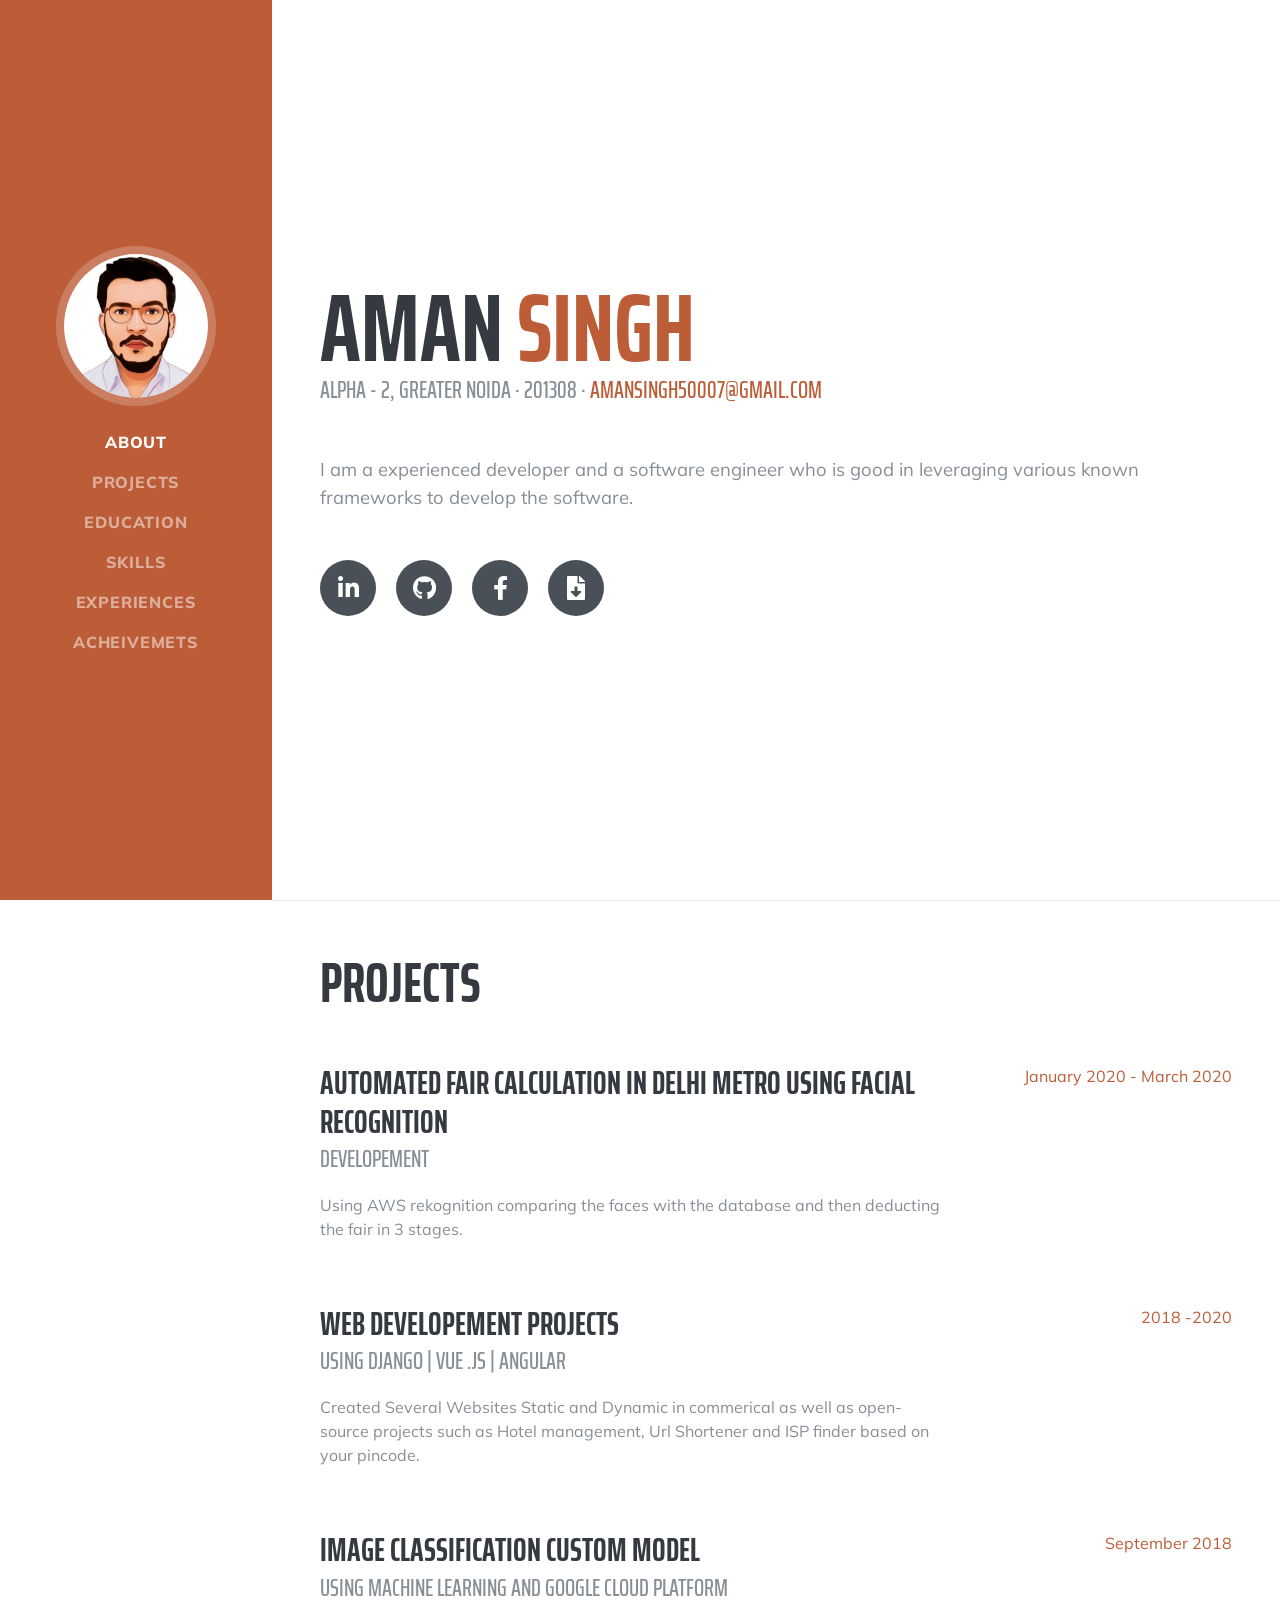
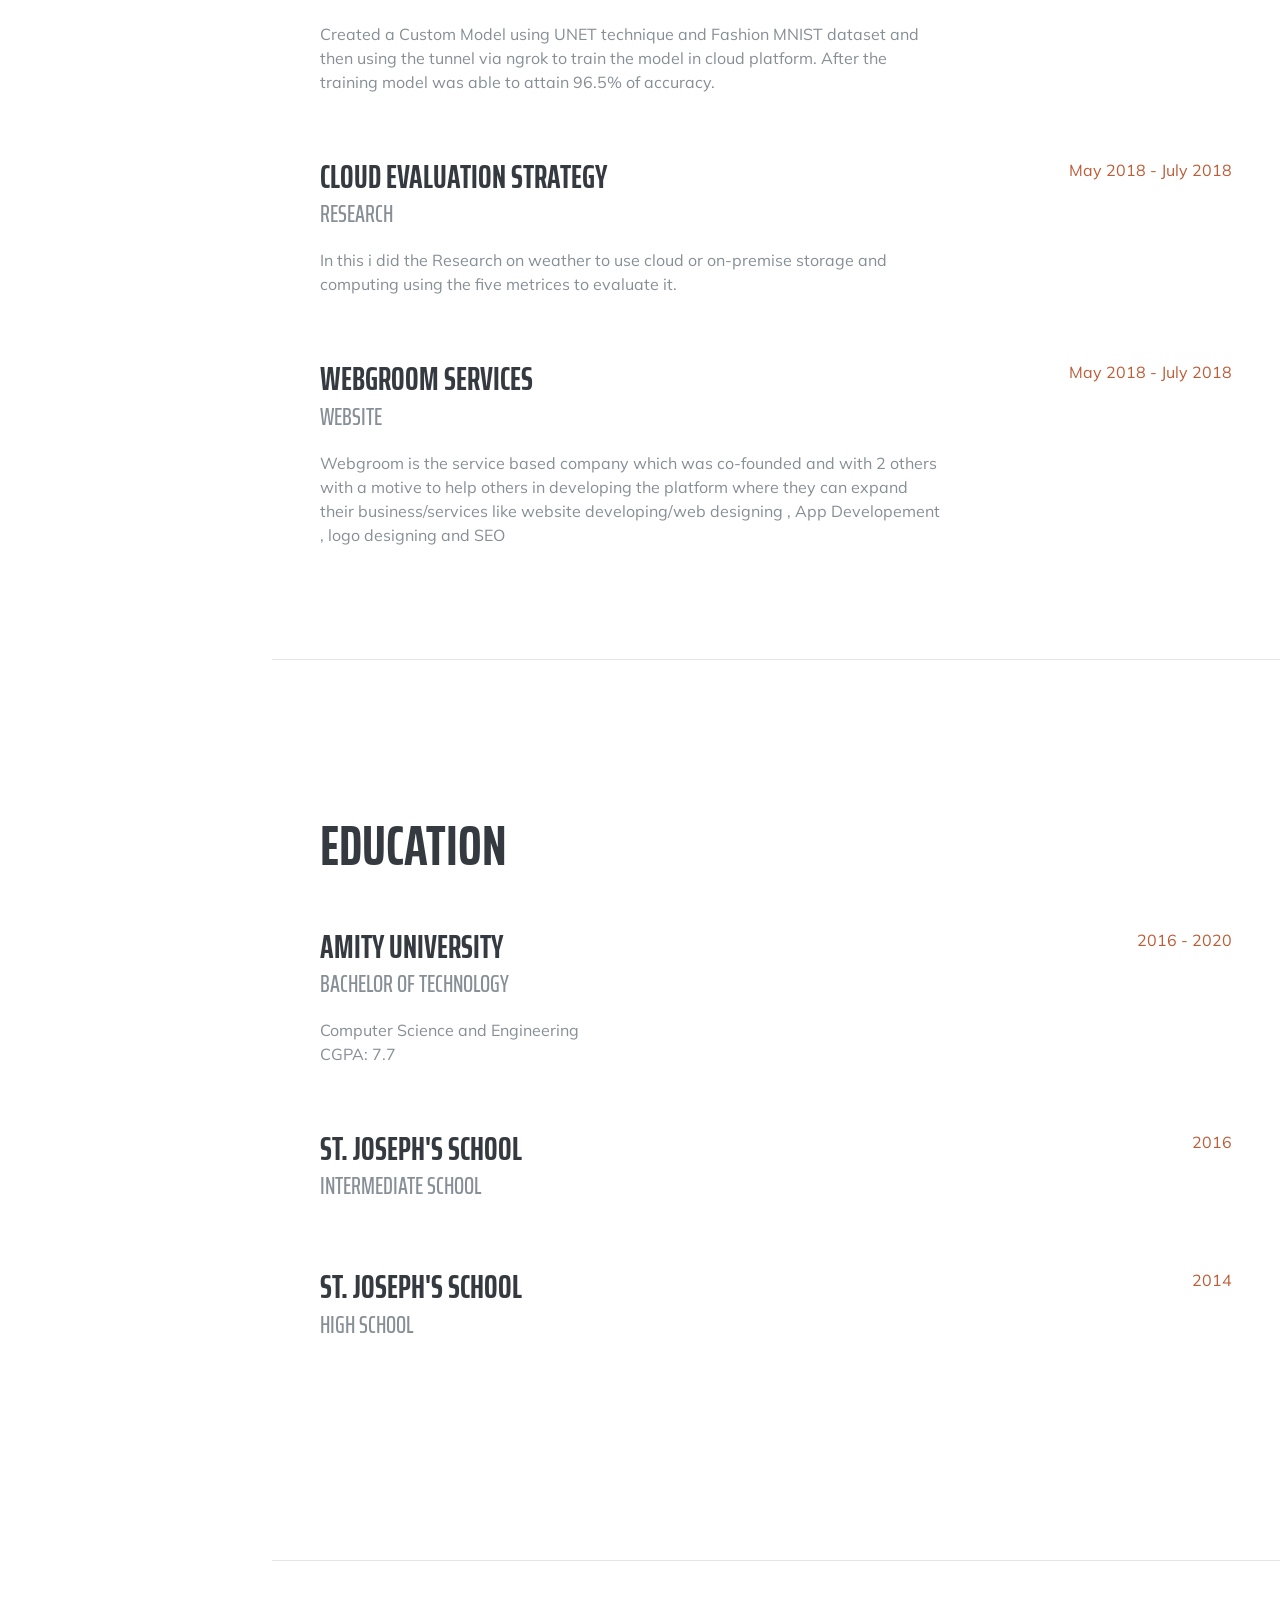
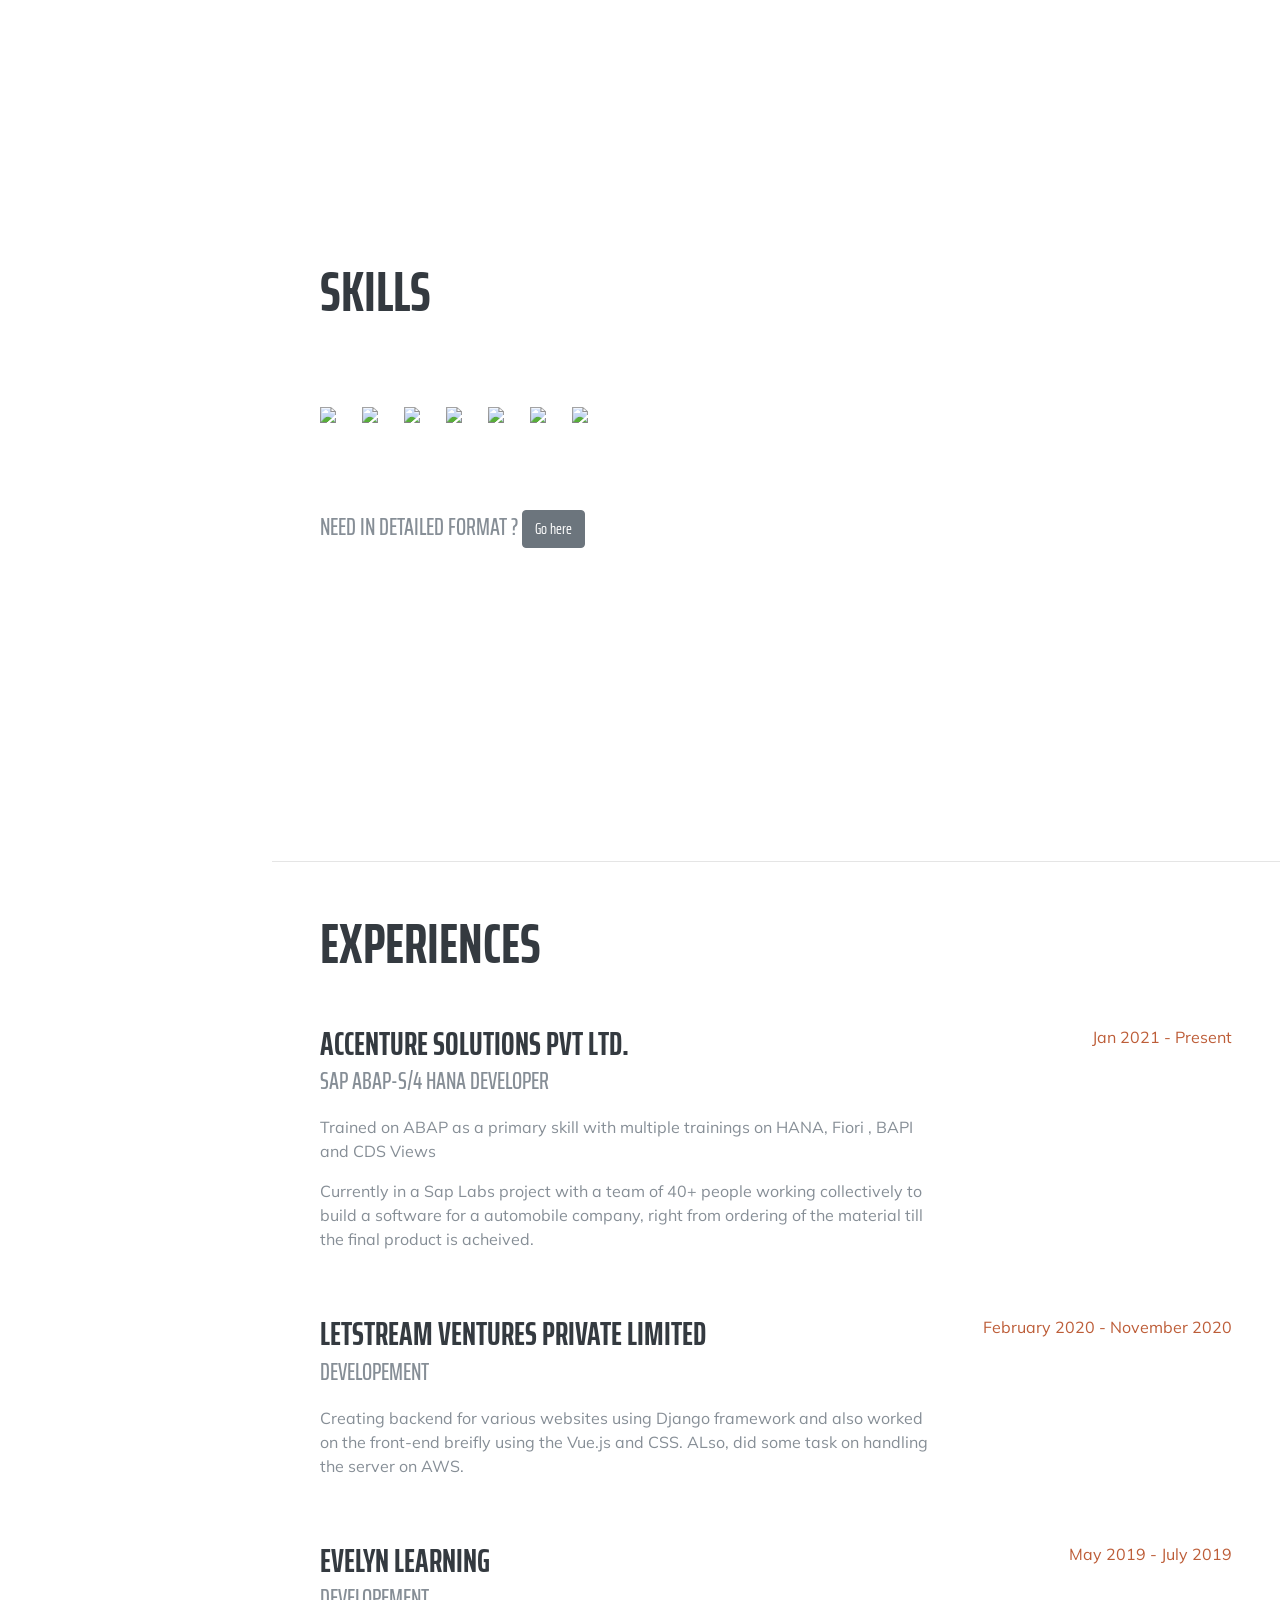
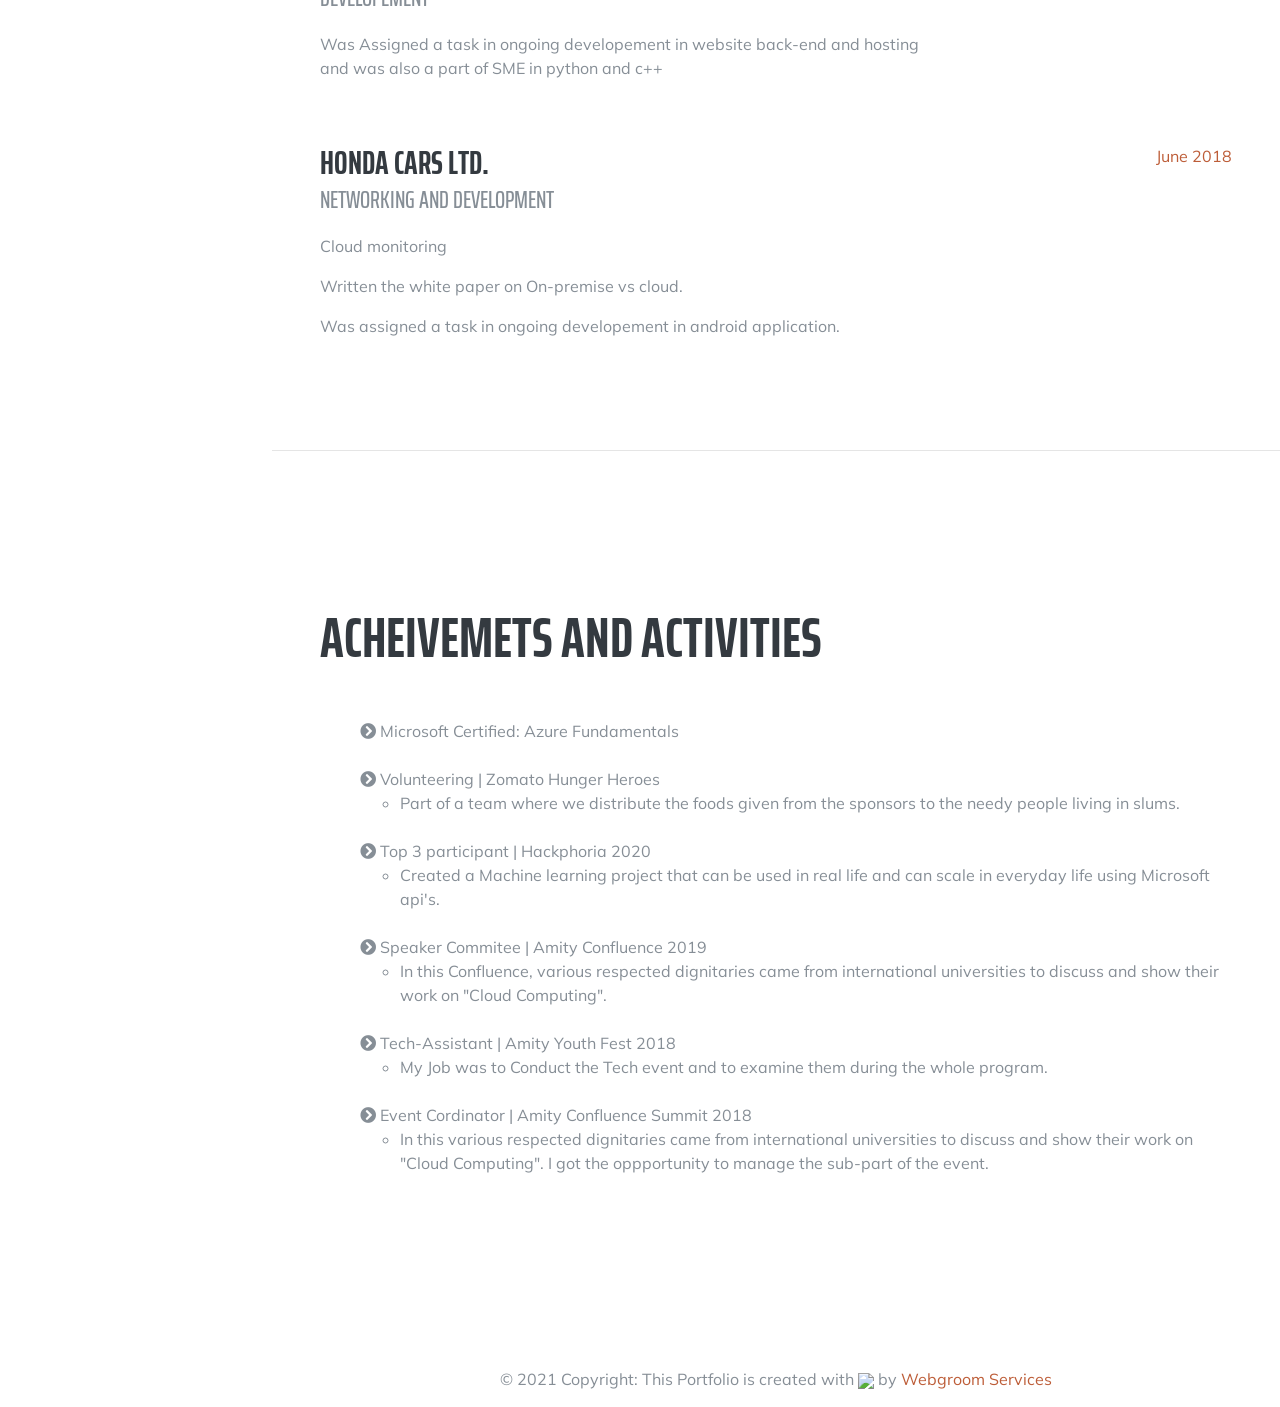
==== commit 4d35d9c0: "updated_2021" ====
--- a/index.html
+++ b/index.html
@@ -47,7 +47,7 @@
           <a class="nav-link js-scroll-trigger" href="#skills">Skills</a>
         </li>
         <li class="nav-item">
-          <a class="nav-link js-scroll-trigger" href="#Internship">Internships</a>
+          <a class="nav-link js-scroll-trigger" href="#exp">Experiences</a>
         </li>
         <li class="nav-item">
           <a class="nav-link js-scroll-trigger" href="#interests">Acheivemets</a>
@@ -63,7 +63,7 @@
         <h1 class="mb-0">Aman
           <span class="text-primary">Singh</span>
         </h1>
-        <div class="subheading mb-5">H-351 · Alpha - 2, Greater Noida · 201308 ·
+        <div class="subheading mb-5">Alpha - 2, Greater Noida · 201308 ·
           <a href="mailto:amansingh50007@gmail.com">amansingh50007@gmail.com</a>
         </div>
         <p class="lead mb-5">I am a experienced developer and a software engineer who is good in leveraging various known frameworks to develop the software.</p>
@@ -77,8 +77,8 @@
           <a target="_blank" href="https://www.facebook.com/thisistheaman">
             <i class="fab fa-facebook-f"></i>
           </a>
-          <a target="_blank" href="https://drive.google.com/file/d/1SslhoL0a4YjAxAKoe0eVAxayILkOCobL/view?usp=sharing">
-            <i class="fas fa-download"></i>
+          <a target="_blank" href="https://1drv.ms/b/s!AmMLK3o9PLTOnVp6KnrjLROv5gQD?e=HkBx9R">
+            <i class="fas fa-file-download"></i>
           </a>
         </div>
       </div>
@@ -136,7 +136,7 @@
           <div class="resume-content">
             <h3 class="mb-0">Webgroom Services</h3>
             <div class="subheading mb-3">Website</div>
-            <p>Webgroom is the service based company which was co-founded and with 2 others with a motive to help others in developing the platform where they can expand their business/services like website developing/web designing , App Developement , logo desginign and SEO</p>
+            <p>Webgroom is the service based company which was co-founded and with 2 others with a motive to help others in developing the platform where they can expand their business/services like website developing/web designing , App Developement , logo designing and SEO</p>
           </div>
           <div class="resume-date text-md-right">
             <span class="text-primary">May 2018 - July 2018</span>
@@ -158,10 +158,10 @@
             <h3 class="mb-0">Amity University</h3>
             <div class="subheading mb-3">Bachelor of Technology</div>
             <div>Computer Science and Engineering</div>
-            <p>CGPA: 7.51</p>
-          </div>
-          <div class="resume-date text-md-right">
-            <span class="text-primary">July 2016 - July 2020</span>
+            <p>CGPA: 7.7</p>
+          </div>
+          <div class="resume-date text-md-right">
+            <span class="text-primary">2016 - 2020</span>
           </div>
         </div>
 
@@ -195,38 +195,15 @@
         <h2 class="mb-5">Skills</h2>
         <ul class="list-inline dev-icons">
           <li class="list-inline-item">
-            <svg xmlns="http://www.w3.org/2000/svg" x="0px" y="0px"
-            width="96" height="96"
-            viewBox="0 0 172 172"
-            style=" fill:#000000;"><g fill="none" fill-rule="none" stroke="none" stroke-width="1" stroke-linecap="butt" stroke-linejoin="miter" stroke-miterlimit="10" stroke-dasharray="" stroke-dashoffset="0" font-family="none" font-weight="none" font-size="none" text-anchor="none" style="mix-blend-mode: normal"><path d="M0,172v-172h172v172z" fill="none" fill-rule="nonzero"></path><g fill="#cccccc" fill-rule="evenodd"><path d="M28.66667,57.33333v45.31483c-4.81958,0.91017 -7.34942,1.2685 -11.18717,1.2685c-11.49533,-0.01075 -17.4795,-5.14208 -17.4795,-14.99267c0,-9.49225 6.34608,-15.652 16.18233,-15.652c1.5265,0 2.6875,0.11825 4.09575,0.48017v-16.41883zM20.27808,81.24133c-1.10367,-0.35833 -2.01025,-0.48017 -3.17483,-0.48017c-4.75867,0 -7.51067,2.89892 -7.51067,7.98367c0,4.94858 2.63017,7.67908 7.44975,7.67908c1.04275,0 1.88842,-0.05733 3.23575,-0.24008v-14.9425z"></path><path d="M43,71.8315v23.7145c0,7.439 -0.55542,11.55267 -2.193,14.63433c-1.5265,2.96342 -3.53675,4.83392 -7.68983,6.89792l-8.73258,-4.11725c4.15308,-1.93142 6.16692,-3.63708 7.44975,-6.24217c1.34375,-2.66242 1.77017,-6.28517 1.77017,-14.39425v-20.50025h9.3955z"></path><rect x="9.377" y="16" transform="scale(3.58333,3.58333)" width="2.623" height="2.713"></rect><path d="M49.2135,74.80567c4.07067,-1.978 7.96575,-2.84875 12.212,-2.84875c4.73358,0 7.84392,1.30075 9.21992,3.84492c0.77042,1.42258 1.02125,3.27517 1.02125,7.24192v19.37508c-4.128,0.61275 -9.33817,1.0535 -13.16158,1.0535c-7.72567,0 -11.19075,-2.78783 -11.19075,-8.97625c0,-6.69367 4.60458,-9.78608 15.91358,-10.7715v-2.09625c0,-1.73075 -0.84208,-2.35783 -3.16767,-2.35783c-3.40417,0 -7.23833,0.99617 -10.836,2.90967zM63.64358,89.96675c-6.09883,0.61275 -8.08042,1.60892 -8.08042,4.08858c0,1.85617 1.1395,2.72692 3.655,2.72692c1.376,0 2.63375,-0.12183 4.42542,-0.43v-6.3855z"></path><path d="M76.74783,74.14992c5.44667,-1.50858 9.933,-2.19658 14.48025,-2.19658c4.72283,0 8.14492,1.13592 10.17308,3.3325c1.90633,2.07117 2.5155,4.343 2.5155,9.18408v19.00242h-9.2235v-18.61542c0,-3.7195 -1.20042,-5.10267 -4.48633,-5.10267c-1.25775,0 -2.39725,0.12542 -4.24983,0.69875v23.02292h-9.20917z"></path><path d="M108.13425,107.5215c3.29308,1.7415 6.58975,2.54417 10.07633,2.54417c6.16692,0 8.7935,-1.69492 8.7935,-7.79733v-0.18633c-1.8275,0.9245 -3.67292,1.3115 -6.106,1.3115c-8.24883,0 -13.39808,-5.54342 -13.39808,-14.32258c0,-10.90408 7.67192,-17.06383 21.40683,-17.06383c4.03483,0 7.76508,0.43358 12.28008,1.37242l-3.22142,6.91583c-2.50475,-0.4945 -0.20425,-0.07525 -2.09267,-0.258v0.99975l0.12183,4.04917l0.06092,5.23525c0.06092,1.3115 0.06092,2.61583 0.12183,3.92733v2.61583c0,8.22375 -0.68083,11.21942 -2.69108,14.405c-2.93117,4.6655 -8.00517,6.97675 -15.21483,6.97675c-3.66933,0 -6.84417,-0.55542 -10.13725,-1.86692v-8.858zM126.82133,79.73275h-0.30458h-0.68083c-1.8275,-0.06092 -3.97033,0.43358 -5.4395,1.37242c-2.25033,1.30792 -3.41492,3.68008 -3.41492,7.03767c0,4.79092 2.32558,7.53217 6.47867,7.53217c1.28283,0 2.32558,-0.24725 3.53675,-0.61633v-0.69158v-2.61583c0,-1.12517 -0.06092,-2.37217 -0.06092,-3.68008l-0.06092,-4.42183l-0.06092,-3.17483v-0.74175z"></path><path d="M156.1115,71.8315c9.86492,0 15.8885,5.94833 15.8885,15.58033c0,9.87567 -6.278,16.06408 -16.28267,16.06408c-9.87567,0 -15.96733,-5.94475 -15.96733,-15.51583c0.01792,-9.93658 6.29592,-16.12858 16.3615,-16.12858zM155.90725,95.86133c3.78758,0 6.02358,-3.00283 6.02358,-8.22017c0,-5.15642 -2.17508,-8.22017 -5.95908,-8.22017c-3.91658,0 -6.15617,3.00283 -6.15617,8.22017c0.00358,5.21733 2.25392,8.22017 6.09167,8.22017z"></path></g></g></svg>
+            <img src="https://img.icons8.com/color/48/000000/sap.png"/>&nbsp;
+            <img src="https://img.icons8.com/color/48/000000/django.png"/>&nbsp;
+            <img src="https://img.icons8.com/fluency/48/000000/azure-1.png"/>&nbsp;
+            <img src="https://img.icons8.com/color/48/000000/python--v2.png"/>&nbsp;
+            <img src="https://img.icons8.com/color/48/000000/amazon-web-services.png"/>&nbsp;
+            <img src="https://img.icons8.com/color-glass/48/000000/github.png"/>&nbsp;
+            <img src="https://img.icons8.com/color/48/000000/linux.png"/>&nbsp;
           </li>
-          <li class="list-inline-item">
-            <i class="fab fa-angular"></i>
-          </li>
-          <li class="list-inline-item">
-            <i class="fab fa-vuejs"></i>
-          </li>
-          <li class="list-inline-item">
-            <i class="fab fa-python"></i>
-          </li>
-          <li class="list-inline-item">
-            <i class="fab fa-aws"></i>
-          </li>
-          <li class="list-inline-item">
-            <i class="fab fa-ubuntu"></i>
-          </li>
-          <li class="list-inline-item">
-            <i class="fab fa-java"></i>
-          </li>
-          <li class="list-inline-item">
-            <i class="fab fa-github"></i>
-          </li>
-          <li class="list-inline-item">
-            <i class="fab fa-bootstrap"></i>
-          </li>
-          <li class="list-inline-item">
-            <i class="fab fa-css3-alt"></i>
-          </li>
+          
         </ul>
         <br>
         <br>
@@ -244,12 +221,12 @@
                   </div>
                   <div class="modal-body" class="subheading mb-3">
                       <ul>
+                        <li>SAP ABAP and HANA</li>
                         <li>Django</li>
-                        <li>vuejs</li>
-                        <li>Angular</li>
+                        <li>Microsoft Azure</li>
                         <li>python3</li>
                         <li>Amazon Web Services</li>   
-                        <li>C++</li>
+                        <li>Github</li>
                         <li>Linux- Ubuntu Server</li>  
                       </ul> 
                     </div>
@@ -265,21 +242,32 @@
     </section>
 
     <hr class="m-0">
-    <section class="resume-section p-3 p-lg-5 d-flex justify-content-center" id="Internship">
-      <div class="w-100">
-        <h2 class="mb-5">Internship</h2>
-
-        <div class="resume-item d-flex flex-column flex-md-row justify-content-between mb-5">
-          <div class="resume-content">
-            <h3 class="mb-0">Honda Cars Ltd.</h3>
-            <div class="subheading mb-3">Networking and Development</div>
-            <p>Cloud monitoring</p><p>Was assigned a task in ongoing developement in android application.</p>
-          </div>
-          <div class="resume-date text-md-right">
-            <span class="text-primary">June 2018</span>
-          </div>
-        </div>
-
+    <section class="resume-section p-3 p-lg-5 d-flex justify-content-center" id="exp">
+      <div class="w-100">
+        <h2 class="mb-5">Experiences</h2>
+
+        <div class="resume-item d-flex flex-column flex-md-row justify-content-between mb-5">
+          <div class="resume-content">
+            <h3 class="mb-0">Accenture Solutions Pvt ltd. </h3>
+            <div class="subheading mb-3">SAP ABAP-S/4 HANA Developer</div>
+            <p>Trained on ABAP as a primary skill with multiple trainings on HANA, Fiori , BAPI and CDS Views</p><p>Currently in a Sap Labs project with a team of 40+ people working collectively to build a software for a automobile company, right from ordering of the material till the final product is acheived.</p>
+          </div>
+          <div class="resume-date text-md-right">
+            <span class="text-primary">Jan 2021 - Present</span>
+          </div>
+        </div>
+
+        <div class="resume-item d-flex flex-column flex-md-row justify-content-between mb-5">
+          <div class="resume-content">
+            <h3 class="mb-0">Letstream Ventures Private Limited</h3>
+            <div class="subheading mb-3">Developement</div>
+            <p>Creating backend for various websites using Django framework and also worked on the front-end breifly using the Vue.js and CSS. ALso, did some task on handling the server on AWS.</p>
+          </div>
+          <div class="resume-date text-md-right">
+            <span class="text-primary">February 2020 - November 2020</span>
+          </div>
+        </div>
+        
         <div class="resume-item d-flex flex-column flex-md-row justify-content-between mb-5">
           <div class="resume-content">
             <h3 class="mb-0">Evelyn Learning</h3>
@@ -290,16 +278,22 @@
             <span class="text-primary">May 2019 - July 2019</span>
           </div>
         </div>
-        <div class="resume-item d-flex flex-column flex-md-row justify-content-between mb-5">
-          <div class="resume-content">
-            <h3 class="mb-0">Letstream Ventures Private Limited</h3>
-            <div class="subheading mb-3">Developement</div>
-            <p>Creating backend for various websites and handling the server on AWS.</p>
-          </div>
-          <div class="resume-date text-md-right">
-            <span class="text-primary">January 2020 - March 2020</span>
-          </div>
-        </div>
+
+        <div class="resume-item d-flex flex-column flex-md-row justify-content-between mb-5">
+          <div class="resume-content">
+            <h3 class="mb-0">Honda Cars Ltd.</h3>
+            <div class="subheading mb-3">Networking and Development</div>
+            <p>Cloud monitoring</p>
+            <p>Written the white paper on On-premise vs cloud. </p>
+            <p>Was assigned a task in ongoing developement in android application.</p>
+          </div>
+          <div class="resume-date text-md-right">
+            <span class="text-primary">June 2018</span>
+          </div>
+        </div>
+
+        
+        
 
       </div>
 
@@ -310,6 +304,21 @@
     <section class="resume-section p-3 p-lg-5 d-flex align-items-center" id="interests">
       <div class="w-100">
         <h2 class="mb-5">Acheivemets and Activities</h2>
+        <ul class="fa-ul mb-0">
+          <li>
+            <i class="fas fa-chevron-circle-right"></i>
+            Microsoft Certified: Azure Fundamentals
+          <li>
+        </ul><br>
+        <ul class="fa-ul mb-0">
+          <li>
+            <i class="fas fa-chevron-circle-right"></i>
+            Volunteering | Zomato Hunger Heroes
+            <ul>
+            <li> Part of a team where we distribute the foods given from the sponsors to the needy people living in slums. </li>
+            </ul>
+          <li>
+        </ul><br>
         <ul class="fa-ul mb-0">
             <li>
               <i class="fas fa-chevron-circle-right"></i>
@@ -353,22 +362,11 @@
             </ul>
           <li>
         </ul><br>
-        <ul class="fa-ul mb-0">
-            <li>
-              <i class="fas fa-chevron-circle-right"></i>
-              CCNA Training | Aptron Solutions 
-              <ul>
-                <li>
-                  Did certification in CCNA where i learnt how to configure the cisco routers and switches using command Line and also learnt various protocols used in computer networking.
-                </li>
-              </ul>
-            <li>
-          </ul>
       </div>
     </section>
     <footer class="page-footer font-small blue">
-    <div class="footer-copyright text-center py-3">© 2019 Copyright:
-        This Portfolio is created with <i class="fas fa-heart" aria-hidden="true" style="color: red;"></i> by <a href="http://webgroom.tk/" target="_blank">Webgroom Services</a>
+    <div class="footer-copyright text-center py-3">© 2021 Copyright:
+        This Portfolio is created with <img src="https://img.icons8.com/color/48/000000/like--v3.png"/></i> by <a href="http://webgroom.tk/" target="_blank">Webgroom Services</a>
     </div>
   </footer>
   </div>
